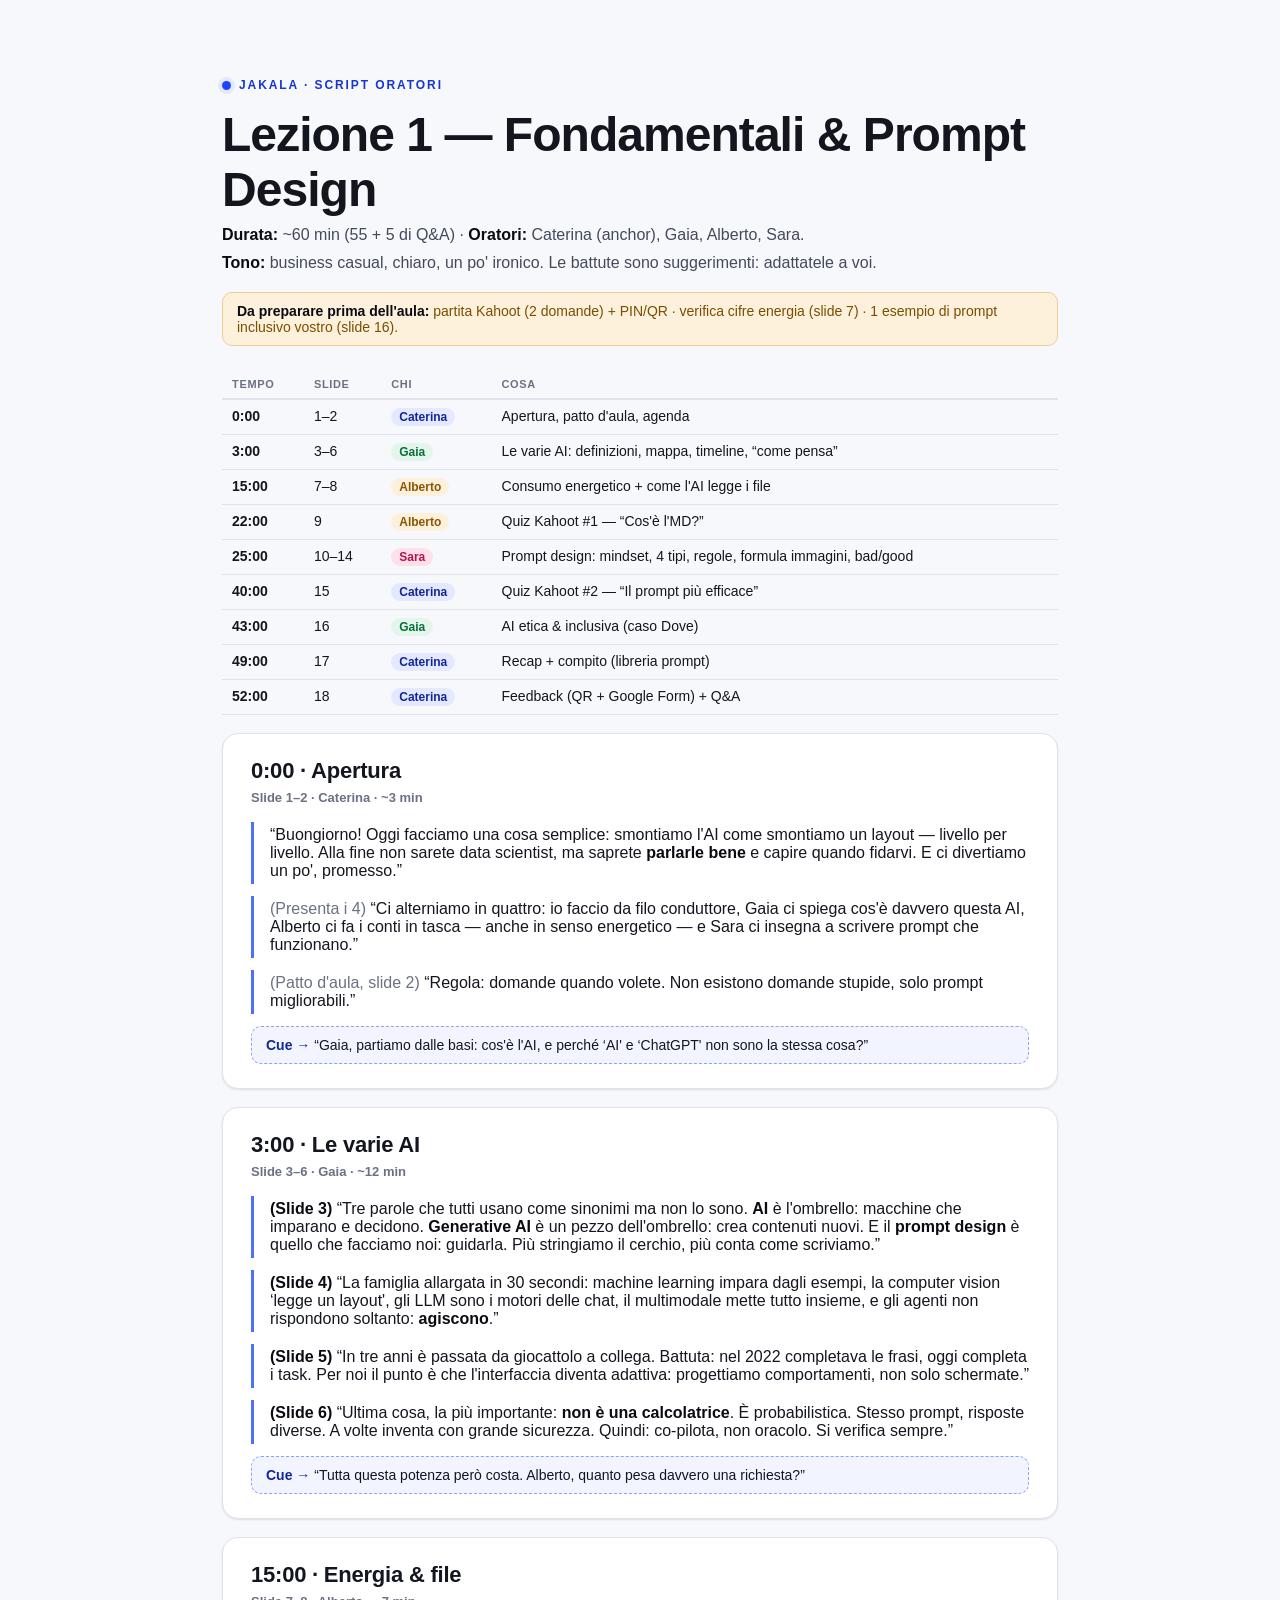
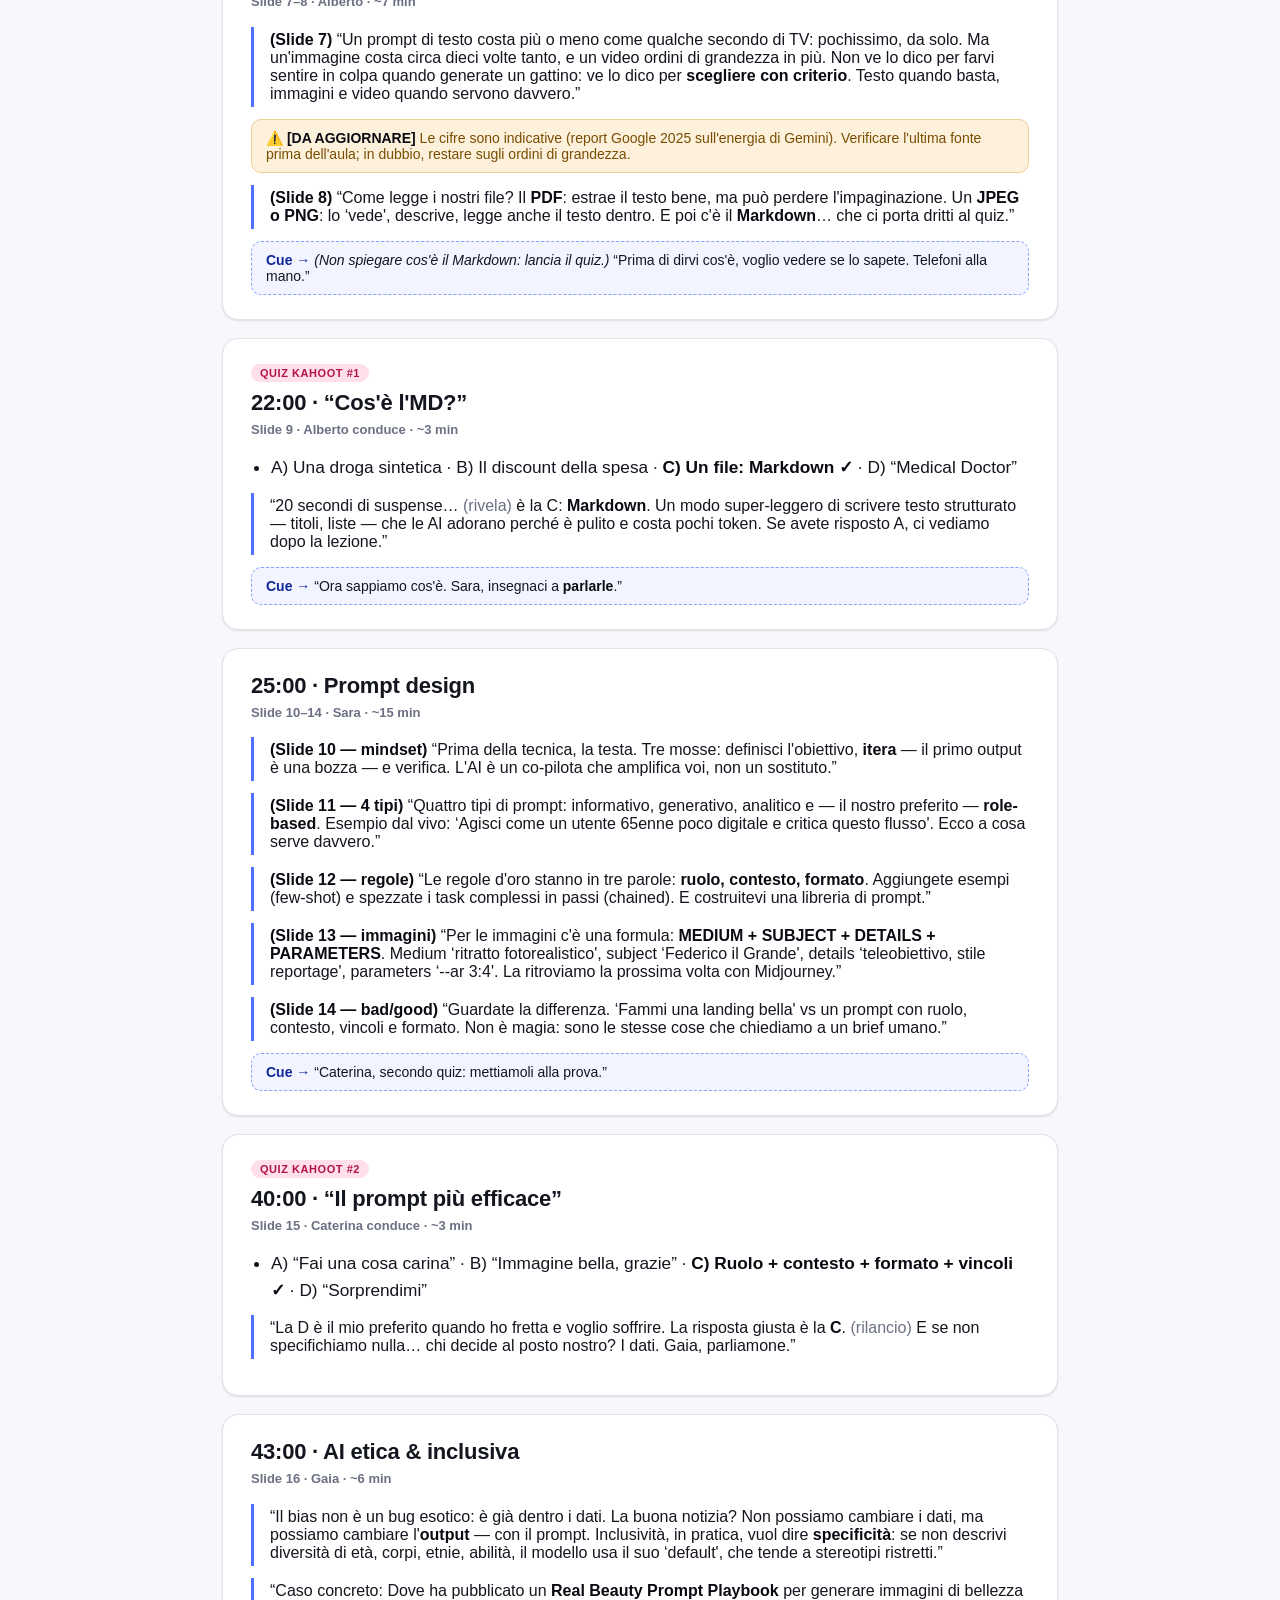
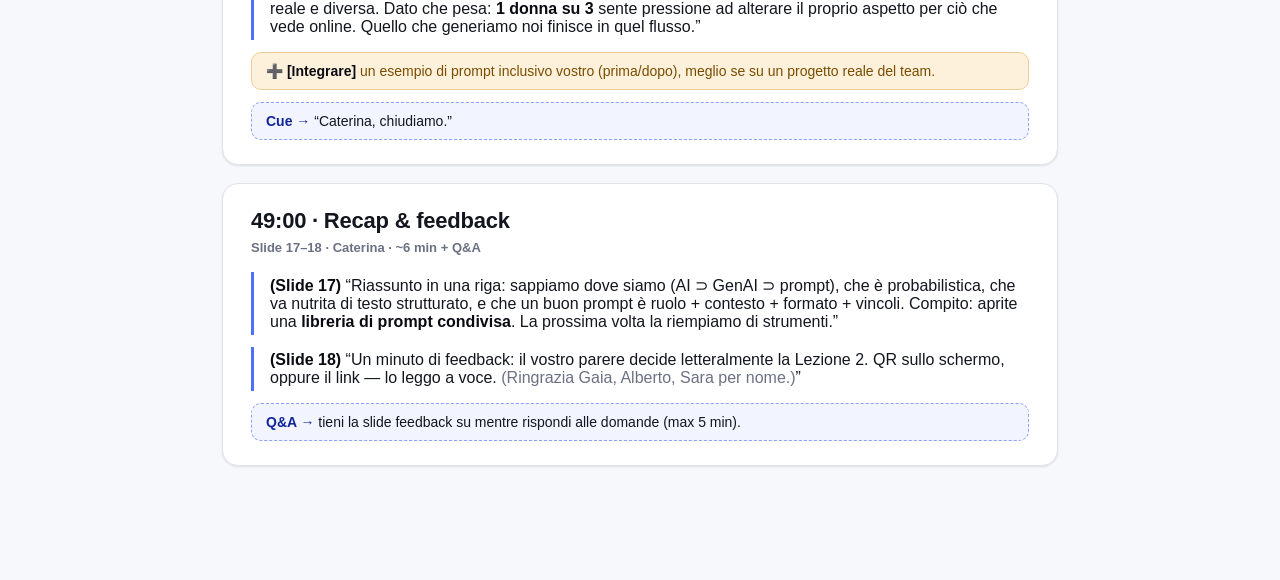
==== lezione-1-fondamenti/script.html @ 89368acc "Corso "AI per Designer" — 2 lezioni (slide reveal-style + script oratori) Deck HTML self-contained, " ====
<!DOCTYPE html>
<html lang="it">
<head>
  <meta charset="UTF-8">
  <meta name="viewport" content="width=device-width, initial-scale=1">
  <title>Script oratori — Lezione 1: Fondamentali &amp; Prompt Design</title>
  <link rel="stylesheet" href="../assets/jakala.css">
  <style>
    body { background: var(--c-ink-050); color: var(--c-ink-800); }
    .doc { max-width: 900px; margin: 0 auto; padding: clamp(24px,5vw,64px) var(--s-6) 96px; }
    .doc h1 { font-size: clamp(30px,5vw,48px); letter-spacing:-.02em; margin:0 0 6px; }
    .doc .meta { color: var(--c-ink-600); font-size:16px; margin:0 0 4px; }
    .kicker { display:inline-flex; align-items:center; gap:8px; font-size:12px; font-weight:800; letter-spacing:.16em; text-transform:uppercase; color:var(--c-blue-600); }
    .kicker::before { content:""; width:9px;height:9px;border-radius:999px;background:var(--c-blue-500);box-shadow:0 0 0 4px var(--c-blue-100); }
    .runsheet { width:100%; border-collapse:collapse; margin:24px 0 8px; font-size:14px; }
    .runsheet th { text-align:left; text-transform:uppercase; letter-spacing:.06em; font-size:11px; color:var(--c-ink-500); border-bottom:2px solid var(--c-ink-200); padding:8px 10px; }
    .runsheet td { padding:8px 10px; border-bottom:1px solid var(--c-ink-200); vertical-align:top; }
    .runsheet .t { font-variant-numeric:tabular-nums; font-weight:800; white-space:nowrap; }
    .who-chip { display:inline-block; font-weight:800; font-size:12px; padding:2px 8px; border-radius:999px; }
    .c-cate { background:#e4e9ff; color:#12269a; } .c-gaia { background:#e4f6ec; color:#0a6e3d; }
    .c-albe { background:#fdf1dc; color:#8a5600; } .c-sara { background:#ffe0ea; color:#b3134d; }
    .block { background:#fff; border:1px solid var(--c-ink-200); border-radius:16px; padding:24px 28px; margin:18px 0; box-shadow:var(--sh-1); }
    .block h2 { font-size:22px; margin:0 0 4px; letter-spacing:-.01em; }
    .block .sub { color:var(--c-ink-500); font-size:13px; margin:0 0 14px; font-weight:700; }
    .say { border-left:3px solid var(--c-blue-400); padding:4px 0 4px 16px; margin:12px 0; color:var(--c-ink-800); }
    .say em { color:var(--c-ink-500); font-style:normal; }
    .cue { background:var(--c-blue-050); border:1px dashed var(--c-blue-300); border-radius:10px; padding:10px 14px; font-size:14px; margin-top:12px; }
    .cue b { color:var(--c-blue-700); }
    .tag { display:inline-block; font-size:11px; font-weight:800; letter-spacing:.05em; text-transform:uppercase; padding:3px 9px; border-radius:999px; background:var(--c-mag-100); color:var(--c-mag-700); margin-bottom:8px; }
    .todo { background:#fdf1dc; border:1px solid #eccf96; border-radius:10px; padding:10px 14px; font-size:14px; color:#7a4d00; }
    ul.tight { margin:8px 0; padding-left:20px; } ul.tight li { margin:4px 0; }
    @media print { body{background:#fff;} .block{box-shadow:none; break-inside:avoid;} .doc{padding:0;} }
  </style>
</head>
<body>
  <main class="doc">
    <p class="kicker">Jakala · Script oratori</p>
    <h1>Lezione 1 — Fondamentali &amp; Prompt Design</h1>
    <p class="meta"><strong>Durata:</strong> ~60 min (55 + 5 di Q&amp;A) · <strong>Oratori:</strong> Caterina (anchor), Gaia, Alberto, Sara.</p>
    <p class="meta"><strong>Tono:</strong> business casual, chiaro, un po' ironico. Le battute sono suggerimenti: adattatele a voi.</p>
    <div class="todo" style="margin-top:16px"><strong>Da preparare prima dell'aula:</strong> partita Kahoot (2 domande) + PIN/QR · verifica cifre energia (slide 7) · 1 esempio di prompt inclusivo vostro (slide 16).</div>

    <table class="runsheet">
      <thead><tr><th>Tempo</th><th>Slide</th><th>Chi</th><th>Cosa</th></tr></thead>
      <tbody>
        <tr><td class="t">0:00</td><td>1–2</td><td><span class="who-chip c-cate">Caterina</span></td><td>Apertura, patto d'aula, agenda</td></tr>
        <tr><td class="t">3:00</td><td>3–6</td><td><span class="who-chip c-gaia">Gaia</span></td><td>Le varie AI: definizioni, mappa, timeline, “come pensa”</td></tr>
        <tr><td class="t">15:00</td><td>7–8</td><td><span class="who-chip c-albe">Alberto</span></td><td>Consumo energetico + come l'AI legge i file</td></tr>
        <tr><td class="t">22:00</td><td>9</td><td><span class="who-chip c-albe">Alberto</span></td><td>Quiz Kahoot #1 — “Cos'è l'MD?”</td></tr>
        <tr><td class="t">25:00</td><td>10–14</td><td><span class="who-chip c-sara">Sara</span></td><td>Prompt design: mindset, 4 tipi, regole, formula immagini, bad/good</td></tr>
        <tr><td class="t">40:00</td><td>15</td><td><span class="who-chip c-cate">Caterina</span></td><td>Quiz Kahoot #2 — “Il prompt più efficace”</td></tr>
        <tr><td class="t">43:00</td><td>16</td><td><span class="who-chip c-gaia">Gaia</span></td><td>AI etica &amp; inclusiva (caso Dove)</td></tr>
        <tr><td class="t">49:00</td><td>17</td><td><span class="who-chip c-cate">Caterina</span></td><td>Recap + compito (libreria prompt)</td></tr>
        <tr><td class="t">52:00</td><td>18</td><td><span class="who-chip c-cate">Caterina</span></td><td>Feedback (QR + Google Form) + Q&amp;A</td></tr>
      </tbody>
    </table>

    <!-- BLOCCO 1 -->
    <div class="block">
      <h2>0:00 · Apertura</h2>
      <p class="sub">Slide 1–2 · Caterina · ~3 min</p>
      <div class="say">“Buongiorno! Oggi facciamo una cosa semplice: smontiamo l'AI come smontiamo un layout — livello per livello. Alla fine non sarete data scientist, ma saprete <strong>parlarle bene</strong> e capire quando fidarvi. E ci divertiamo un po', promesso.”</div>
      <div class="say"><em>(Presenta i 4)</em> “Ci alterniamo in quattro: io faccio da filo conduttore, Gaia ci spiega cos'è davvero questa AI, Alberto ci fa i conti in tasca — anche in senso energetico — e Sara ci insegna a scrivere prompt che funzionano.”</div>
      <div class="say"><em>(Patto d'aula, slide 2)</em> “Regola: domande quando volete. Non esistono domande stupide, solo prompt migliorabili.”</div>
      <div class="cue"><b>Cue →</b> “Gaia, partiamo dalle basi: cos'è l'AI, e perché ‘AI' e ‘ChatGPT' non sono la stessa cosa?”</div>
    </div>

    <!-- BLOCCO 2 -->
    <div class="block">
      <h2>3:00 · Le varie AI</h2>
      <p class="sub">Slide 3–6 · Gaia · ~12 min</p>
      <div class="say"><strong>(Slide 3)</strong> “Tre parole che tutti usano come sinonimi ma non lo sono. <strong>AI</strong> è l'ombrello: macchine che imparano e decidono. <strong>Generative AI</strong> è un pezzo dell'ombrello: crea contenuti nuovi. E il <strong>prompt design</strong> è quello che facciamo noi: guidarla. Più stringiamo il cerchio, più conta come scriviamo.”</div>
      <div class="say"><strong>(Slide 4)</strong> “La famiglia allargata in 30 secondi: machine learning impara dagli esempi, la computer vision ‘legge un layout', gli LLM sono i motori delle chat, il multimodale mette tutto insieme, e gli agenti non rispondono soltanto: <strong>agiscono</strong>.”</div>
      <div class="say"><strong>(Slide 5)</strong> “In tre anni è passata da giocattolo a collega. Battuta: nel 2022 completava le frasi, oggi completa i task. Per noi il punto è che l'interfaccia diventa adattiva: progettiamo comportamenti, non solo schermate.”</div>
      <div class="say"><strong>(Slide 6)</strong> “Ultima cosa, la più importante: <strong>non è una calcolatrice</strong>. È probabilistica. Stesso prompt, risposte diverse. A volte inventa con grande sicurezza. Quindi: co-pilota, non oracolo. Si verifica sempre.”</div>
      <div class="cue"><b>Cue →</b> “Tutta questa potenza però costa. Alberto, quanto pesa davvero una richiesta?”</div>
    </div>

    <!-- BLOCCO 3 -->
    <div class="block">
      <h2>15:00 · Energia &amp; file</h2>
      <p class="sub">Slide 7–8 · Alberto · ~7 min</p>
      <div class="say"><strong>(Slide 7)</strong> “Un prompt di testo costa più o meno come qualche secondo di TV: pochissimo, da solo. Ma un'immagine costa circa dieci volte tanto, e un video ordini di grandezza in più. Non ve lo dico per farvi sentire in colpa quando generate un gattino: ve lo dico per <strong>scegliere con criterio</strong>. Testo quando basta, immagini e video quando servono davvero.”</div>
      <div class="todo">⚠️ <strong>[DA AGGIORNARE]</strong> Le cifre sono indicative (report Google 2025 sull'energia di Gemini). Verificare l'ultima fonte prima dell'aula; in dubbio, restare sugli ordini di grandezza.</div>
      <div class="say"><strong>(Slide 8)</strong> “Come legge i nostri file? Il <strong>PDF</strong>: estrae il testo bene, ma può perdere l'impaginazione. Un <strong>JPEG o PNG</strong>: lo ‘vede', descrive, legge anche il testo dentro. E poi c'è il <strong>Markdown</strong>… che ci porta dritti al quiz.”</div>
      <div class="cue"><b>Cue →</b> <em>(Non spiegare cos'è il Markdown: lancia il quiz.)</em> “Prima di dirvi cos'è, voglio vedere se lo sapete. Telefoni alla mano.”</div>
    </div>

    <!-- QUIZ 1 -->
    <div class="block">
      <span class="tag">Quiz Kahoot #1</span>
      <h2>22:00 · “Cos'è l'MD?”</h2>
      <p class="sub">Slide 9 · Alberto conduce · ~3 min</p>
      <ul class="tight">
        <li>A) Una droga sintetica · B) Il discount della spesa · <strong>C) Un file: Markdown ✓</strong> · D) “Medical Doctor”</li>
      </ul>
      <div class="say">“20 secondi di suspense… <em>(rivela)</em> è la C: <strong>Markdown</strong>. Un modo super-leggero di scrivere testo strutturato — titoli, liste — che le AI adorano perché è pulito e costa pochi token. Se avete risposto A, ci vediamo dopo la lezione.”</div>
      <div class="cue"><b>Cue →</b> “Ora sappiamo cos'è. Sara, insegnaci a <strong>parlarle</strong>.”</div>
    </div>

    <!-- BLOCCO 5 -->
    <div class="block">
      <h2>25:00 · Prompt design</h2>
      <p class="sub">Slide 10–14 · Sara · ~15 min</p>
      <div class="say"><strong>(Slide 10 — mindset)</strong> “Prima della tecnica, la testa. Tre mosse: definisci l'obiettivo, <strong>itera</strong> — il primo output è una bozza — e verifica. L'AI è un co-pilota che amplifica voi, non un sostituto.”</div>
      <div class="say"><strong>(Slide 11 — 4 tipi)</strong> “Quattro tipi di prompt: informativo, generativo, analitico e — il nostro preferito — <strong>role-based</strong>. Esempio dal vivo: ‘Agisci come un utente 65enne poco digitale e critica questo flusso'. Ecco a cosa serve davvero.”</div>
      <div class="say"><strong>(Slide 12 — regole)</strong> “Le regole d'oro stanno in tre parole: <strong>ruolo, contesto, formato</strong>. Aggiungete esempi (few-shot) e spezzate i task complessi in passi (chained). E costruitevi una libreria di prompt.”</div>
      <div class="say"><strong>(Slide 13 — immagini)</strong> “Per le immagini c'è una formula: <strong>MEDIUM + SUBJECT + DETAILS + PARAMETERS</strong>. Medium ‘ritratto fotorealistico', subject ‘Federico il Grande', details ‘teleobiettivo, stile reportage', parameters ‘--ar 3:4'. La ritroviamo la prossima volta con Midjourney.”</div>
      <div class="say"><strong>(Slide 14 — bad/good)</strong> “Guardate la differenza. ‘Fammi una landing bella' vs un prompt con ruolo, contesto, vincoli e formato. Non è magia: sono le stesse cose che chiediamo a un brief umano.”</div>
      <div class="cue"><b>Cue →</b> “Caterina, secondo quiz: mettiamoli alla prova.”</div>
    </div>

    <!-- QUIZ 2 -->
    <div class="block">
      <span class="tag">Quiz Kahoot #2</span>
      <h2>40:00 · “Il prompt più efficace”</h2>
      <p class="sub">Slide 15 · Caterina conduce · ~3 min</p>
      <ul class="tight"><li>A) “Fai una cosa carina” · B) “Immagine bella, grazie” · <strong>C) Ruolo + contesto + formato + vincoli ✓</strong> · D) “Sorprendimi”</li></ul>
      <div class="say">“La D è il mio preferito quando ho fretta e voglio soffrire. La risposta giusta è la <strong>C</strong>. <em>(rilancio)</em> E se non specifichiamo nulla… chi decide al posto nostro? I dati. Gaia, parliamone.”</div>
    </div>

    <!-- BLOCCO 7 -->
    <div class="block">
      <h2>43:00 · AI etica &amp; inclusiva</h2>
      <p class="sub">Slide 16 · Gaia · ~6 min</p>
      <div class="say">“Il bias non è un bug esotico: è già dentro i dati. La buona notizia? Non possiamo cambiare i dati, ma possiamo cambiare l'<strong>output</strong> — con il prompt. Inclusività, in pratica, vuol dire <strong>specificità</strong>: se non descrivi diversità di età, corpi, etnie, abilità, il modello usa il suo ‘default', che tende a stereotipi ristretti.”</div>
      <div class="say">“Caso concreto: Dove ha pubblicato un <strong>Real Beauty Prompt Playbook</strong> per generare immagini di bellezza reale e diversa. Dato che pesa: <strong>1 donna su 3</strong> sente pressione ad alterare il proprio aspetto per ciò che vede online. Quello che generiamo noi finisce in quel flusso.”</div>
      <div class="todo">➕ <strong>[Integrare]</strong> un esempio di prompt inclusivo vostro (prima/dopo), meglio se su un progetto reale del team.</div>
      <div class="cue"><b>Cue →</b> “Caterina, chiudiamo.”</div>
    </div>

    <!-- BLOCCO 8 -->
    <div class="block">
      <h2>49:00 · Recap &amp; feedback</h2>
      <p class="sub">Slide 17–18 · Caterina · ~6 min + Q&amp;A</p>
      <div class="say"><strong>(Slide 17)</strong> “Riassunto in una riga: sappiamo dove siamo (AI ⊃ GenAI ⊃ prompt), che è probabilistica, che va nutrita di testo strutturato, e che un buon prompt è ruolo + contesto + formato + vincoli. Compito: aprite una <strong>libreria di prompt condivisa</strong>. La prossima volta la riempiamo di strumenti.”</div>
      <div class="say"><strong>(Slide 18)</strong> “Un minuto di feedback: il vostro parere decide letteralmente la Lezione 2. QR sullo schermo, oppure il link — lo leggo a voce. <em>(Ringrazia Gaia, Alberto, Sara per nome.)</em>”</div>
      <div class="cue"><b>Q&amp;A →</b> tieni la slide feedback su mentre rispondi alle domande (max 5 min).</div>
    </div>

  </main>
</body>
</html>
---- assets/jakala.css ----
/* ============================================================================
   AI PER DESIGNER — DESIGN SYSTEM DELLE SLIDE (tema JAKALA)
   ----------------------------------------------------------------------------
   Fondo chiaro, quasi-nero editoriale, accento BLU ELETTRICO ("goccia" Jakala)
   + pop MAGENTA per i momenti "gioco/quiz". Scala 4pt, radius 4/8/16.
   Conforme WCAG 2.2 AA (contrasti verificati, reduced-motion, focus-visible).

   >>> PER ALLINEARE 1:1 AI TOKEN FIGMA (JAKAALA.fig) <<<
   1. Figma Desktop → apri JAKAALA.fig
   2. Plugins → Development → "Figma UI MCP Bridge" → Run
   3. Dimmi "rileggi Figma": estraggo color/type/spacing reali
   4. Sostituisco SOLO il blocco :root qui sotto, 1:1. Nient'altro cambia.
   ========================================================================== */

:root {
  /* --- BRAND / PRIMARY (blu elettrico "goccia") ------------------------ */
  --c-blue-900: #071039;
  --c-blue-800: #0b1a63;
  --c-blue-700: #12269a;
  --c-blue-600: #1636cf;   /* eyebrow / testo su bianco (8.5:1) */
  --c-blue-500: #1b45ff;   /* primary — testo large & UI (6.3:1) */
  --c-blue-400: #4f70ff;
  --c-blue-300: #8aa1ff;   /* testo su navy */
  --c-blue-200: #c1cdff;
  --c-blue-100: #e4e9ff;
  --c-blue-050: #f2f5ff;

  /* --- SECONDARY / POP (magenta = SOLO large ≥24px o UI/grafica) ------- */
  --c-mag-700: #b3134d;   /* testo magenta scuro su mag-100 */
  --c-mag-500: #ff2e73;   /* accento grafico / numeri large */
  --c-mag-100: #ffe0ea;

  /* --- NEUTRI (freddi, quasi-neri editoriali) -------------------------- */
  --c-ink-900: #0a0b12;
  --c-ink-800: #14161f;   /* body (18:1) */
  --c-ink-700: #262a37;
  --c-ink-600: #444a5c;   /* lead / secondario (8.8:1) */
  --c-ink-500: #6b7183;   /* micro / footer — minimo AA testo (4.9:1) */
  --c-ink-400: #969cae;   /* SOLO bordi/decor, mai testo informativo */
  --c-ink-300: #c3c8d4;
  --c-ink-200: #e0e3ea;
  --c-ink-100: #eef0f4;
  --c-ink-050: #f7f8fb;
  --c-white:   #ffffff;

  /* --- SEMANTICI ------------------------------------------------------- */
  --c-green:  #0f9d58;  --c-green-bg: #e4f6ec;  --c-green-tx: #0a6e3d;
  --c-amber:  #b06f00;  --c-amber-bg: #fdf1dc;
  --c-red:    #d1352b;  --c-red-bg:   #fbe7e5;
  --c-violet: #6b46e5;  --c-violet-bg:#ece7fd;

  /* --- TIPOGRAFIA -----------------------------------------------------
     Font brand Jakala swappabile: cambia solo --font-sans. Stack di sistema
     scelto per resa offline in aula (nessuna dipendenza da CDN). */
  --font-sans: "Inter", "Helvetica Neue", -apple-system, BlinkMacSystemFont, "Segoe UI", Arial, sans-serif;
  --font-mono: "SFMono-Regular", "JetBrains Mono", Menlo, Consolas, monospace;

  --fs-display: clamp(40px, 5.6vw, 78px);
  --fs-h1:      clamp(30px, 4.0vw, 55px);
  --fs-h2:      clamp(24px, 2.8vw, 38px);
  --fs-h3:      clamp(19px, 1.9vw, 26px);
  --fs-body:    clamp(15px, 1.35vw, 20px);
  --fs-small:   clamp(13px, 1.05vw, 16px);
  --fs-micro:   clamp(11px, 0.85vw, 13px);

  /* --- SPAZIATURE (scala 4pt) ------------------------------------------ */
  --s-1: 4px;  --s-2: 8px;  --s-3: 12px; --s-4: 16px;
  --s-5: 24px; --s-6: 32px; --s-7: 48px; --s-8: 64px; --s-9: 88px;

  /* --- FORMA ----------------------------------------------------------- */
  --r-sm: 4px; --r-md: 8px; --r-lg: 16px; --r-pill: 999px;
  --bd: 1px solid var(--c-ink-200);

  --sh-1: 0 1px 2px rgba(10,11,18,.06), 0 1px 3px rgba(10,11,18,.05);
  --sh-2: 0 4px 10px rgba(10,11,18,.07), 0 2px 4px rgba(10,11,18,.05);
  --sh-3: 0 18px 40px rgba(10,11,18,.14);
}

/* ============================================================================
   BASE
   ========================================================================== */
* { box-sizing: border-box; }
html, body { margin: 0; padding: 0; }

body {
  font-family: var(--font-sans);
  color: var(--c-ink-800);
  background: var(--c-ink-100);
  -webkit-font-smoothing: antialiased;
  text-rendering: optimizeLegibility;
}

/* a11y: testo solo per screen reader */
.sr-only {
  position: absolute; width: 1px; height: 1px; padding: 0; margin: -1px;
  overflow: hidden; clip: rect(0,0,0,0); white-space: nowrap; border: 0;
}

/* a11y: focus visibile su qualsiasi elemento interattivo (ring 6.3:1) */
:focus-visible { outline: 3px solid var(--c-blue-500); outline-offset: 2px; border-radius: 2px; }
[tabindex="-1"]:focus { outline: none; } /* focus programmatico su titolo slide: nessun ring */

/* ============================================================================
   DECK & SLIDE — formato 16:9
   ========================================================================== */
.deck { display: block; }

.slide {
  position: relative;
  width: min(100vw, calc((100vh - 64px) * 16 / 9));
  aspect-ratio: 16 / 9;
  margin: 0 auto;
  background: var(--c-white);
  overflow: hidden;
  display: none;               /* le slide non attive escono dall'albero a11y */
  flex-direction: column;
  padding: var(--s-8) var(--s-9) var(--s-7);
  box-shadow: var(--sh-3);
}
.slide.is-active { display: flex; }

/* barra brand in alto (goccia → magenta) */
.slide::before {
  content: "";
  position: absolute; inset: 0 0 auto 0; height: 6px;
  background: linear-gradient(90deg, var(--c-blue-500) 0%, var(--c-blue-400) 55%, var(--c-mag-500) 100%);
  z-index: 3;
}

/* --- varianti di sfondo --- */
.slide--dark  { background: var(--c-ink-900); color: var(--c-ink-100); }
.slide--tint  { background: var(--c-blue-050); }
.slide--cover {
  background:
    radial-gradient(120% 90% at 82% 18%, rgba(27,69,255,.55) 0%, rgba(27,69,255,0) 55%),
    radial-gradient(90% 80% at 12% 92%, rgba(255,46,115,.35) 0%, rgba(255,46,115,0) 50%),
    linear-gradient(150deg, #060a1f 0%, #0b1440 60%, #12269a 100%);
  color: var(--c-white); justify-content: center;
}
.slide--divider {
  background: linear-gradient(150deg, var(--c-ink-900) 0%, var(--c-blue-900) 100%);
  color: var(--c-white); justify-content: center;
}

/* ============================================================================
   TIPOGRAFIA DI SLIDE
   ========================================================================== */
.eyebrow {
  font-size: var(--fs-micro);
  letter-spacing: .16em;
  text-transform: uppercase;
  font-weight: 800;
  color: var(--c-blue-600);
  margin: 0 0 var(--s-3);
  display: inline-flex; align-items: center; gap: 8px;
}
.eyebrow::before {                      /* la "goccia" blu */
  content: ""; width: 9px; height: 9px; border-radius: 999px;
  background: var(--c-blue-500); flex: none;
  box-shadow: 0 0 0 4px var(--c-blue-100);
}
.slide--dark .eyebrow, .slide--cover .eyebrow, .slide--divider .eyebrow { color: var(--c-blue-300); }
.slide--dark .eyebrow::before, .slide--cover .eyebrow::before, .slide--divider .eyebrow::before {
  background: var(--c-blue-400); box-shadow: 0 0 0 4px rgba(79,112,255,.25);
}

h1.display { font-size: var(--fs-display); line-height: 1.0; letter-spacing: -.03em; font-weight: 800; margin: 0 0 var(--s-4); }
h2.title   { font-size: var(--fs-h1); line-height: 1.06; letter-spacing: -.02em; font-weight: 800; margin: 0 0 var(--s-5); }
h3.sub     { font-size: var(--fs-h3); line-height: 1.28; font-weight: 700; margin: 0 0 var(--s-3); color: var(--c-ink-700); }
.slide--dark h3.sub, .slide--cover h3.sub, .slide--divider h3.sub { color: var(--c-blue-200); }

p, li { font-size: var(--fs-body); line-height: 1.55; }
.lead { font-size: var(--fs-h3); line-height: 1.4; color: var(--c-ink-600); max-width: 64ch; }
.slide--cover .lead, .slide--divider .lead, .slide--dark .lead { color: var(--c-blue-200); }
.small { font-size: var(--fs-small); color: var(--c-ink-600); }
.micro { font-size: var(--fs-micro); color: var(--c-ink-500); }
strong { font-weight: 700; color: var(--c-ink-900); }
.slide--dark strong, .slide--cover strong, .slide--divider strong { color: var(--c-white); }
em.hl { font-style: normal; background: linear-gradient(transparent 60%, var(--c-blue-200) 60%); padding: 0 2px; }
em.hl-m { font-style: normal; background: linear-gradient(transparent 60%, var(--c-mag-100) 60%); padding: 0 2px; }

.body { flex: 1; min-height: 0; display: flex; flex-direction: column; gap: var(--s-5); }

/* ============================================================================
   LAYOUT UTILITY
   ========================================================================== */
.cols      { display: grid; gap: var(--s-5); }
.cols-2    { grid-template-columns: 1fr 1fr; }
.cols-3    { grid-template-columns: repeat(3, 1fr); }
.cols-4    { grid-template-columns: repeat(4, 1fr); }
.cols-2-1  { grid-template-columns: 2fr 1fr; }
.cols-1-2  { grid-template-columns: 1fr 2fr; }
.stack     { display: flex; flex-direction: column; gap: var(--s-3); }
.row       { display: flex; gap: var(--s-4); align-items: center; flex-wrap: wrap; }
.center    { justify-content: center; align-items: center; text-align: center; }
.mt-auto   { margin-top: auto; }
.gap-6     { gap: var(--s-6); }

/* ============================================================================
   COMPONENTI
   ========================================================================== */
.card {
  background: var(--c-white);
  border: var(--bd);
  border-radius: var(--r-lg);
  padding: var(--s-5);
  box-shadow: var(--sh-1);
  display: flex; flex-direction: column; gap: var(--s-2);
}
.card--tint { background: var(--c-blue-050); border-color: var(--c-blue-200); }
.card--mag  { background: var(--c-mag-100); border-color: #ffc2d6; }
.card--flat { box-shadow: none; }
.card--dark { background: var(--c-ink-800); border-color: var(--c-ink-700); color: var(--c-ink-100); }
.card__k { font-size: var(--fs-micro); font-weight: 800; letter-spacing: .1em; text-transform: uppercase; color: var(--c-blue-600); }
.card__t { font-size: var(--fs-h3); font-weight: 800; line-height: 1.15; margin: 0; letter-spacing: -.01em; }
.card__d { font-size: var(--fs-small); color: var(--c-ink-600); margin: 0; line-height: 1.5; }
.card--dark .card__d { color: var(--c-ink-300); }
.card__icon { font-size: 32px; line-height: 1; }

.badge {
  display: inline-flex; align-items: center; gap: 6px;
  font-size: var(--fs-micro); font-weight: 800; letter-spacing: .04em;
  padding: 4px 10px; border-radius: var(--r-pill);
  background: var(--c-blue-100); color: var(--c-blue-700);
}
.badge--ok   { background: var(--c-green-bg); color: var(--c-green-tx); }
.badge--warn { background: var(--c-amber-bg); color: var(--c-amber); }
.badge--no   { background: var(--c-red-bg);   color: var(--c-red); }
.badge--mag  { background: var(--c-mag-100);  color: var(--c-mag-700); }
.badge--alt  { background: var(--c-violet-bg); color: var(--c-violet); }

.stat { display: flex; flex-direction: column; gap: var(--s-1); }
.stat__n { font-size: clamp(42px, 6.6vw, 96px); font-weight: 800; letter-spacing: -.04em; line-height: .9; color: var(--c-blue-600); }
.stat--mag .stat__n { color: var(--c-mag-500); }   /* magenta OK: numero large */
.slide--dark .stat__n, .slide--cover .stat__n { color: var(--c-blue-300); }
.stat__u { font-size: var(--fs-h3); font-weight: 700; color: var(--c-ink-700); }
.slide--dark .stat__u, .slide--cover .stat__u { color: var(--c-blue-200); }
.stat__d { font-size: var(--fs-small); color: var(--c-ink-500); }

table.tbl { width: 100%; border-collapse: collapse; font-size: var(--fs-small); }
table.tbl th {
  text-align: left; font-size: var(--fs-micro); text-transform: uppercase;
  letter-spacing: .08em; color: var(--c-ink-500); font-weight: 800;
  padding: var(--s-2) var(--s-3); border-bottom: 2px solid var(--c-ink-200);
}
table.tbl td { padding: var(--s-3); border-bottom: 1px solid var(--c-ink-100); vertical-align: top; }
table.tbl tr:last-child td { border-bottom: none; }
table.tbl tbody tr:nth-child(even) { background: var(--c-ink-050); }
table.tbl .num { font-variant-numeric: tabular-nums; }

ul.ticks { list-style: none; padding: 0; margin: 0; display: flex; flex-direction: column; gap: var(--s-3); }
ul.ticks li { position: relative; padding-left: 30px; }
ul.ticks li::before {
  content: ""; position: absolute; left: 0; top: .5em;
  width: 11px; height: 11px; border-radius: 999px; background: var(--c-blue-500);
}
ul.ticks.no li::before { background: var(--c-red); border-radius: 3px; }
ul.ticks.ok li::before { background: var(--c-green); }
.slide--dark ul.ticks li::before { background: var(--c-blue-400); }

.steps { display: grid; grid-auto-flow: column; gap: var(--s-4); }
.step { border-top: 3px solid var(--c-blue-400); padding-top: var(--s-3); }
.step__n { font-size: var(--fs-micro); font-weight: 800; color: var(--c-blue-600); letter-spacing: .1em; }
.step__t { font-size: var(--fs-small); font-weight: 800; margin: 4px 0 2px; }
.step__d { font-size: var(--fs-micro); color: var(--c-ink-600); line-height: 1.45; }

/* --- Blocchi prompt / codice --- */
.code {
  font-family: var(--font-mono); font-size: var(--fs-small); line-height: 1.6;
  background: var(--c-ink-900); color: #d7e3ec;
  border-radius: var(--r-md); padding: var(--s-4); white-space: pre-wrap;
  overflow: auto;
}
.code .c-key { color: var(--c-blue-300); font-weight: 700; }
.code .c-dim { color: var(--c-ink-400); }
.prompt-bad, .prompt-good {
  border-radius: var(--r-md); padding: var(--s-4); font-size: var(--fs-small); line-height: 1.5;
  border-left: 4px solid;
}
.prompt-bad  { background: var(--c-red-bg);   border-color: var(--c-red); }
.prompt-good { background: var(--c-green-bg); border-color: var(--c-green); }
.prompt-bad b, .prompt-good b { display:block; font-size: var(--fs-micro); text-transform: uppercase; letter-spacing:.08em; margin-bottom: 6px; }
.prompt-bad b  { color: var(--c-red); }
.prompt-good b { color: var(--c-green-tx); }

/* --- Quiz / QR --- */
.quiz { display: grid; grid-template-columns: 1fr 340px; gap: var(--s-7); align-items: center; flex: 1; }
.quiz--full { grid-template-columns: 1fr; }
.quiz__opts { display: grid; grid-template-columns: 1fr 1fr; gap: var(--s-3); }
.quiz__opt {
  display: flex; gap: var(--s-3); align-items: center;
  background: var(--c-white); border: 2px solid var(--c-ink-200);
  border-radius: var(--r-md); padding: var(--s-3) var(--s-4);
  font-size: var(--fs-body); font-weight: 600; color: var(--c-ink-800);
}
.quiz__opt b {
  flex: none; width: 32px; height: 32px; border-radius: var(--r-sm);
  background: var(--c-blue-100); color: var(--c-blue-700);
  display: grid; place-items: center; font-size: var(--fs-small);
}
.quiz__tag { margin-left: auto; font-size: var(--fs-micro); font-weight: 800; letter-spacing: .04em; white-space: nowrap; }
/* color-not-only: la risposta corretta ha bordo verde + testo "✓ Corretto" (non solo colore) */
.quiz__opt--right { border-color: var(--c-green); background: var(--c-green-bg); }
.quiz__opt--right b { background: var(--c-green); color: #fff; }
.quiz__opt--right .quiz__tag { color: var(--c-green-tx); }

.qr {
  background: var(--c-white); border: var(--bd); border-radius: var(--r-lg);
  padding: var(--s-4); text-align: center; box-shadow: var(--sh-2);
}
.qr img, .qr svg { width: 100%; height: auto; display: block; }
.qr__c { font-size: var(--fs-micro); color: var(--c-ink-500); margin-top: var(--s-2); }
.linkbtn {
  display: inline-block; margin-top: var(--s-3);
  font-size: var(--fs-small); font-weight: 800; color: var(--c-blue-600);
  text-decoration: underline; text-underline-offset: 3px; word-break: break-all;
}
.slide--dark .linkbtn, .slide--cover .linkbtn { color: var(--c-blue-200); }

/* --- Note di regia (toggle con N) --- */
.notes {
  display: none;
  position: absolute; left: 0; right: 0; bottom: 0;
  background: var(--c-ink-900); color: var(--c-ink-200);
  padding: var(--s-4) var(--s-9);
  font-size: 13px; line-height: 1.5;
  border-top: 3px solid var(--c-blue-400);
  max-height: 44%; overflow: auto; z-index: 4;
}
body.show-notes .slide.is-active .notes { display: block; }
.notes b { color: var(--c-blue-300); }
.notes .n-sec { margin-bottom: 6px; }

/* --- Footer slide --- */
.foot {
  position: absolute; left: var(--s-9); right: var(--s-9); bottom: var(--s-5);
  display: flex; justify-content: space-between; align-items: center; gap: var(--s-3);
  font-size: var(--fs-micro); color: var(--c-ink-500);   /* AA: 4.9:1, era ink-400 (FAIL) */
  border-top: 1px solid var(--c-ink-200); padding-top: var(--s-3);
}
.foot .who { color: var(--c-blue-600); font-weight: 800; }
.slide--dark .foot, .slide--cover .foot, .slide--divider .foot { color: var(--c-blue-200); border-color: rgba(255,255,255,.18); }
.slide--dark .foot .who, .slide--cover .foot .who, .slide--divider .foot .who { color: #fff; }

/* --- Chrome del deck --- */
.deck-bar {
  position: fixed; bottom: 0; left: 0; right: 0; height: 52px;
  background: var(--c-white); border-top: var(--bd);
  display: flex; align-items: center; gap: var(--s-4);
  padding: 0 var(--s-5); font-size: 13px; color: var(--c-ink-600); z-index: 50;
}
.deck-bar strong { color: var(--c-ink-900); }
.deck-bar button {
  font: inherit; font-weight: 700; cursor: pointer;
  background: var(--c-ink-100); border: var(--bd); color: var(--c-ink-700);
  border-radius: var(--r-sm); padding: 6px 12px;
}
.deck-bar button:hover { background: var(--c-blue-100); border-color: var(--c-blue-300); color: var(--c-blue-700); }
.deck-bar .spacer { flex: 1; }
.deck-bar .legend { color: var(--c-ink-500); font-size: 12px; }
.deck-bar .count { font-variant-numeric: tabular-nums; font-weight: 800; color: var(--c-ink-900); }
.deck-bar a { color: var(--c-ink-600); text-decoration: none; font-weight: 700; }
.deck-bar a:hover { color: var(--c-blue-600); }
.progress { position: fixed; top: 0; left: 0; height: 3px; background: var(--c-blue-500); z-index: 60; transition: width .2s ease; }

.deck-stage { min-height: 100vh; display: grid; place-items: center; padding-bottom: 52px; }

kbd {
  font-family: var(--font-mono); font-size: 11px; background: var(--c-ink-100);
  border: 1px solid var(--c-ink-300); border-bottom-width: 2px;
  border-radius: 3px; padding: 1px 5px; color: var(--c-ink-700);
}

/* ============================================================================
   REDUCED MOTION — rispetta prefers-reduced-motion (a11y)
   ========================================================================== */
@media (prefers-reduced-motion: reduce) {
  *, *::before, *::after { animation: none !important; transition: none !important; }
  .slide, .slide * { transform: none !important; }
}

/* ============================================================================
   STAMPA / EXPORT PDF  →  Cmd+P, "Salva come PDF", orizzontale, no margini
   Tutte le slide visibili, in ordine DOM = ordine di lettura.
   ========================================================================== */
@media print {
  @page { size: 297mm 167mm; margin: 0; }
  body { background: #fff; }
  .deck-bar, .progress { display: none !important; }
  .deck-stage { display: block; padding: 0; }
  .slide {
    display: flex !important;
    width: 297mm; height: 167mm; aspect-ratio: auto;
    box-shadow: none; page-break-after: always; break-after: page;
    padding: 14mm 18mm 12mm;
  }
  .notes { display: none !important; }
}
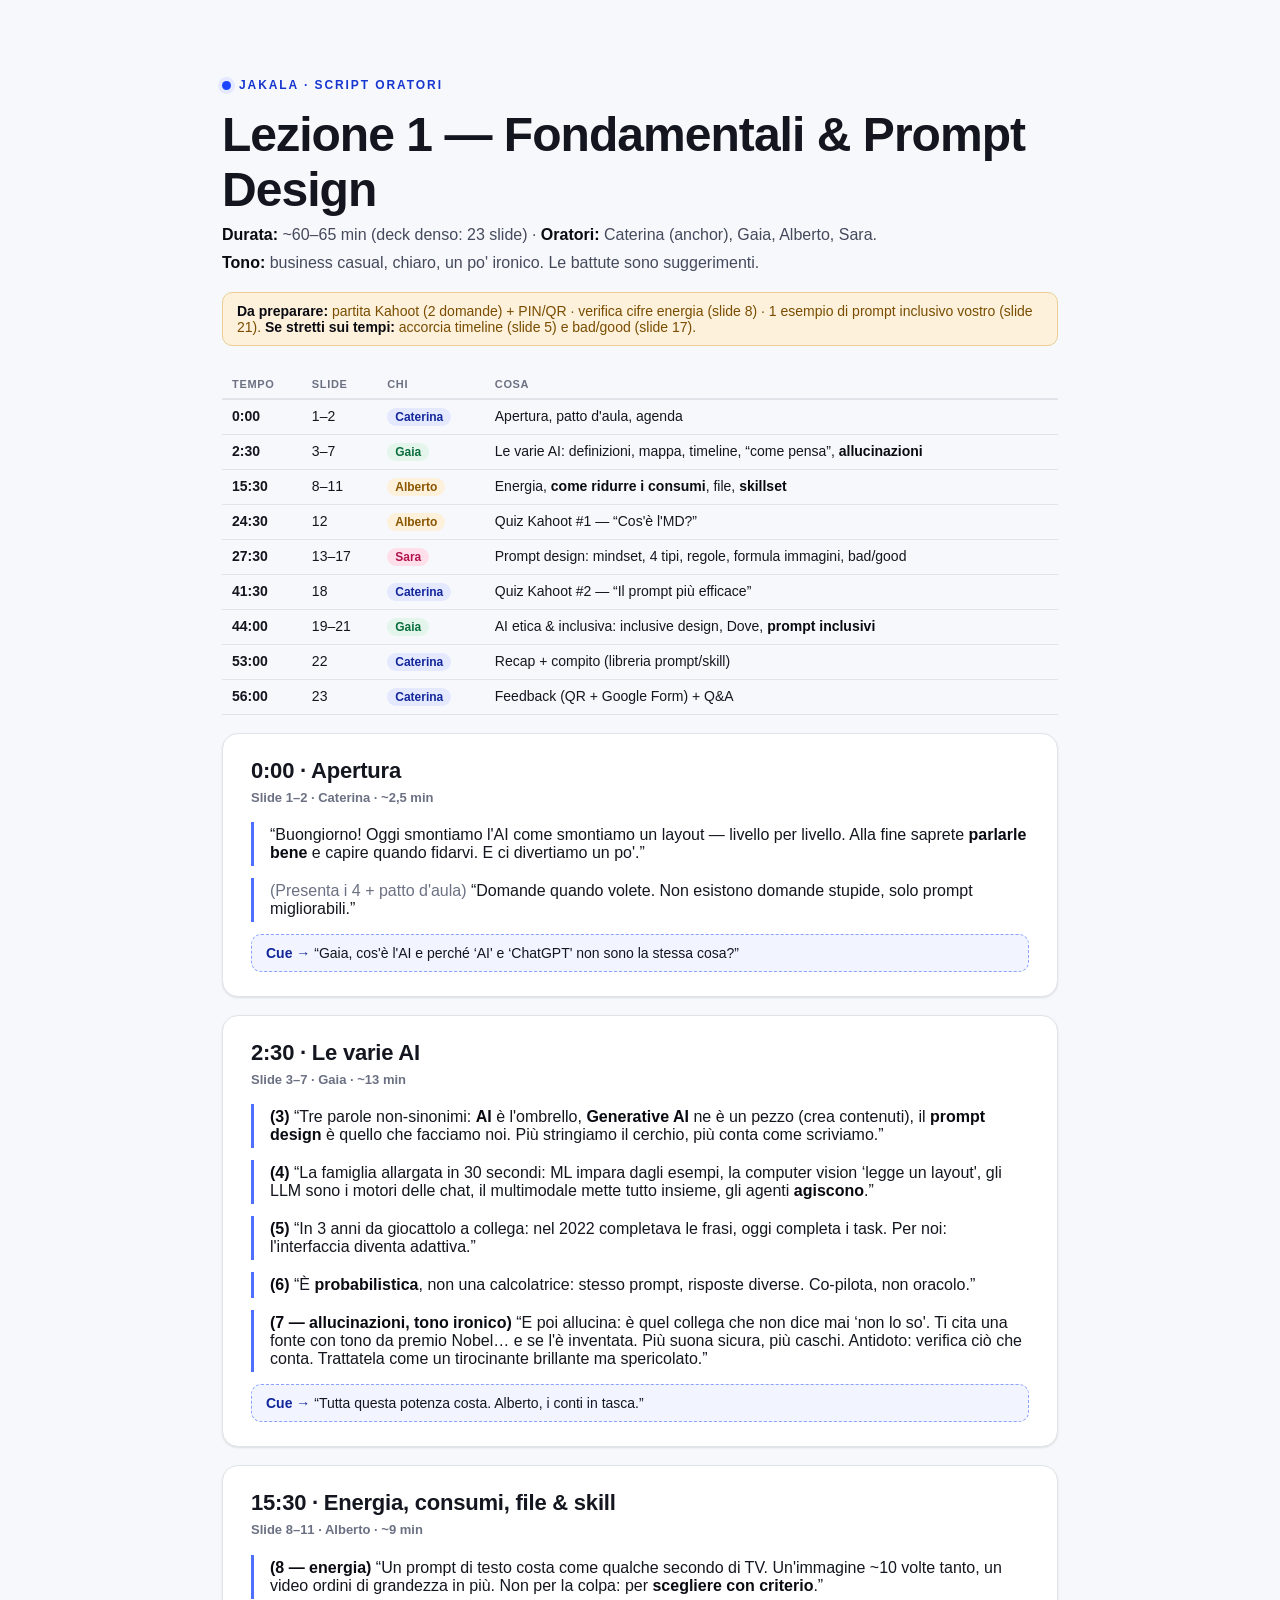
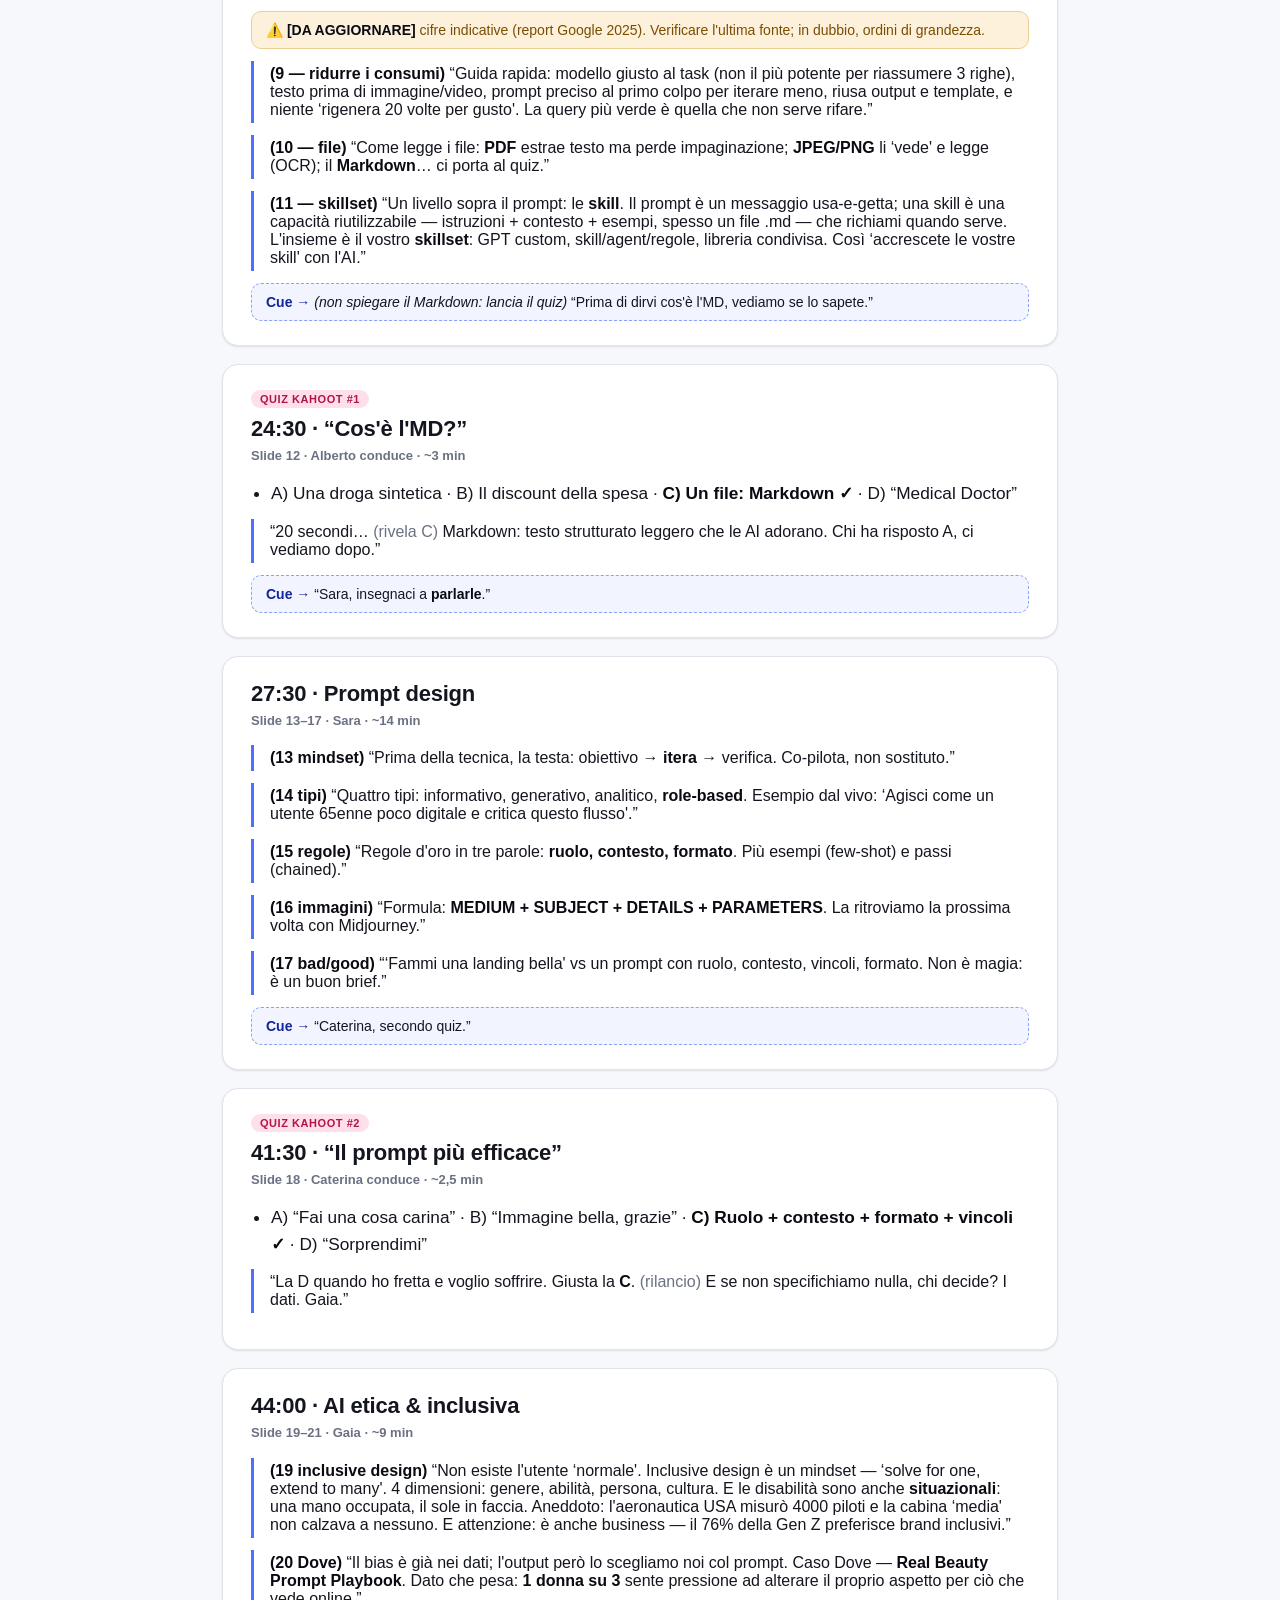
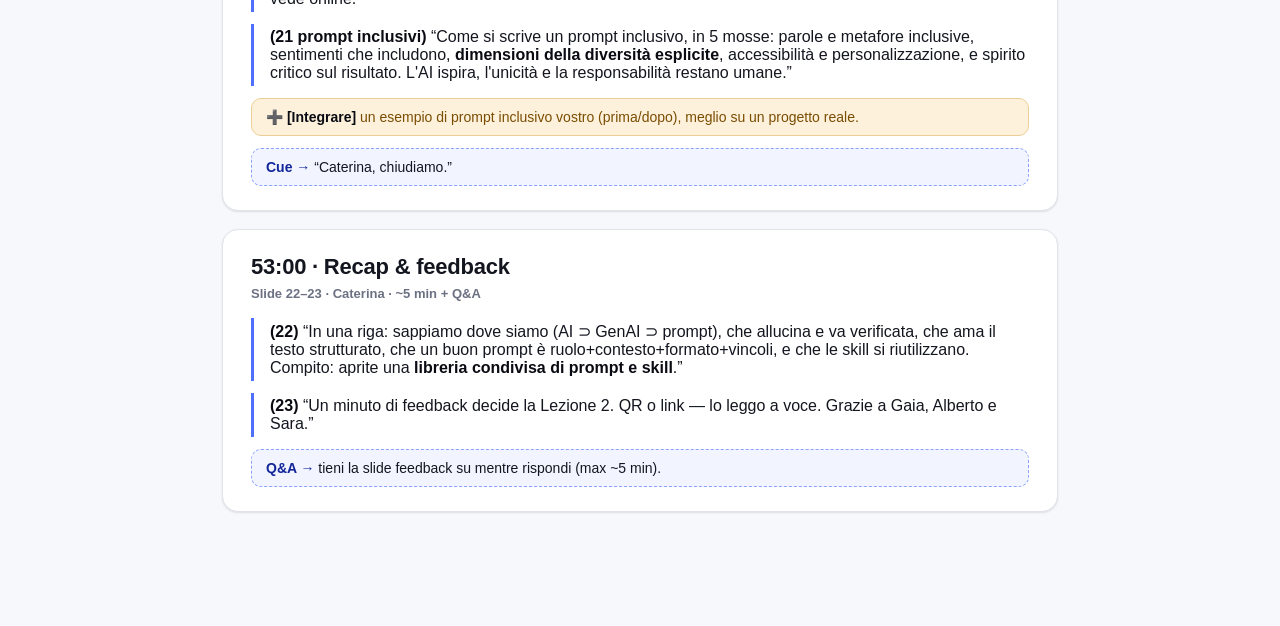
==== commit 32d497a8: "L1: aggiunte slide allucinazioni (ironica), guida riduzione consumi, skillset, inclusive design + pr" ====
--- a/lezione-1-fondamenti/script.html
+++ b/lezione-1-fondamenti/script.html
@@ -36,106 +36,99 @@
   <main class="doc">
     <p class="kicker">Jakala · Script oratori</p>
     <h1>Lezione 1 — Fondamentali &amp; Prompt Design</h1>
-    <p class="meta"><strong>Durata:</strong> ~60 min (55 + 5 di Q&amp;A) · <strong>Oratori:</strong> Caterina (anchor), Gaia, Alberto, Sara.</p>
-    <p class="meta"><strong>Tono:</strong> business casual, chiaro, un po' ironico. Le battute sono suggerimenti: adattatele a voi.</p>
-    <div class="todo" style="margin-top:16px"><strong>Da preparare prima dell'aula:</strong> partita Kahoot (2 domande) + PIN/QR · verifica cifre energia (slide 7) · 1 esempio di prompt inclusivo vostro (slide 16).</div>
+    <p class="meta"><strong>Durata:</strong> ~60–65 min (deck denso: 23 slide) · <strong>Oratori:</strong> Caterina (anchor), Gaia, Alberto, Sara.</p>
+    <p class="meta"><strong>Tono:</strong> business casual, chiaro, un po' ironico. Le battute sono suggerimenti.</p>
+    <div class="todo" style="margin-top:16px"><strong>Da preparare:</strong> partita Kahoot (2 domande) + PIN/QR · verifica cifre energia (slide 8) · 1 esempio di prompt inclusivo vostro (slide 21). <strong>Se stretti sui tempi:</strong> accorcia timeline (slide 5) e bad/good (slide 17).</div>
 
     <table class="runsheet">
       <thead><tr><th>Tempo</th><th>Slide</th><th>Chi</th><th>Cosa</th></tr></thead>
       <tbody>
         <tr><td class="t">0:00</td><td>1–2</td><td><span class="who-chip c-cate">Caterina</span></td><td>Apertura, patto d'aula, agenda</td></tr>
-        <tr><td class="t">3:00</td><td>3–6</td><td><span class="who-chip c-gaia">Gaia</span></td><td>Le varie AI: definizioni, mappa, timeline, “come pensa”</td></tr>
-        <tr><td class="t">15:00</td><td>7–8</td><td><span class="who-chip c-albe">Alberto</span></td><td>Consumo energetico + come l'AI legge i file</td></tr>
-        <tr><td class="t">22:00</td><td>9</td><td><span class="who-chip c-albe">Alberto</span></td><td>Quiz Kahoot #1 — “Cos'è l'MD?”</td></tr>
-        <tr><td class="t">25:00</td><td>10–14</td><td><span class="who-chip c-sara">Sara</span></td><td>Prompt design: mindset, 4 tipi, regole, formula immagini, bad/good</td></tr>
-        <tr><td class="t">40:00</td><td>15</td><td><span class="who-chip c-cate">Caterina</span></td><td>Quiz Kahoot #2 — “Il prompt più efficace”</td></tr>
-        <tr><td class="t">43:00</td><td>16</td><td><span class="who-chip c-gaia">Gaia</span></td><td>AI etica &amp; inclusiva (caso Dove)</td></tr>
-        <tr><td class="t">49:00</td><td>17</td><td><span class="who-chip c-cate">Caterina</span></td><td>Recap + compito (libreria prompt)</td></tr>
-        <tr><td class="t">52:00</td><td>18</td><td><span class="who-chip c-cate">Caterina</span></td><td>Feedback (QR + Google Form) + Q&amp;A</td></tr>
+        <tr><td class="t">2:30</td><td>3–7</td><td><span class="who-chip c-gaia">Gaia</span></td><td>Le varie AI: definizioni, mappa, timeline, “come pensa”, <strong>allucinazioni</strong></td></tr>
+        <tr><td class="t">15:30</td><td>8–11</td><td><span class="who-chip c-albe">Alberto</span></td><td>Energia, <strong>come ridurre i consumi</strong>, file, <strong>skillset</strong></td></tr>
+        <tr><td class="t">24:30</td><td>12</td><td><span class="who-chip c-albe">Alberto</span></td><td>Quiz Kahoot #1 — “Cos'è l'MD?”</td></tr>
+        <tr><td class="t">27:30</td><td>13–17</td><td><span class="who-chip c-sara">Sara</span></td><td>Prompt design: mindset, 4 tipi, regole, formula immagini, bad/good</td></tr>
+        <tr><td class="t">41:30</td><td>18</td><td><span class="who-chip c-cate">Caterina</span></td><td>Quiz Kahoot #2 — “Il prompt più efficace”</td></tr>
+        <tr><td class="t">44:00</td><td>19–21</td><td><span class="who-chip c-gaia">Gaia</span></td><td>AI etica &amp; inclusiva: inclusive design, Dove, <strong>prompt inclusivi</strong></td></tr>
+        <tr><td class="t">53:00</td><td>22</td><td><span class="who-chip c-cate">Caterina</span></td><td>Recap + compito (libreria prompt/skill)</td></tr>
+        <tr><td class="t">56:00</td><td>23</td><td><span class="who-chip c-cate">Caterina</span></td><td>Feedback (QR + Google Form) + Q&amp;A</td></tr>
       </tbody>
     </table>
 
-    <!-- BLOCCO 1 -->
     <div class="block">
       <h2>0:00 · Apertura</h2>
-      <p class="sub">Slide 1–2 · Caterina · ~3 min</p>
-      <div class="say">“Buongiorno! Oggi facciamo una cosa semplice: smontiamo l'AI come smontiamo un layout — livello per livello. Alla fine non sarete data scientist, ma saprete <strong>parlarle bene</strong> e capire quando fidarvi. E ci divertiamo un po', promesso.”</div>
-      <div class="say"><em>(Presenta i 4)</em> “Ci alterniamo in quattro: io faccio da filo conduttore, Gaia ci spiega cos'è davvero questa AI, Alberto ci fa i conti in tasca — anche in senso energetico — e Sara ci insegna a scrivere prompt che funzionano.”</div>
-      <div class="say"><em>(Patto d'aula, slide 2)</em> “Regola: domande quando volete. Non esistono domande stupide, solo prompt migliorabili.”</div>
-      <div class="cue"><b>Cue →</b> “Gaia, partiamo dalle basi: cos'è l'AI, e perché ‘AI' e ‘ChatGPT' non sono la stessa cosa?”</div>
+      <p class="sub">Slide 1–2 · Caterina · ~2,5 min</p>
+      <div class="say">“Buongiorno! Oggi smontiamo l'AI come smontiamo un layout — livello per livello. Alla fine saprete <strong>parlarle bene</strong> e capire quando fidarvi. E ci divertiamo un po'.”</div>
+      <div class="say"><em>(Presenta i 4 + patto d'aula)</em> “Domande quando volete. Non esistono domande stupide, solo prompt migliorabili.”</div>
+      <div class="cue"><b>Cue →</b> “Gaia, cos'è l'AI e perché ‘AI' e ‘ChatGPT' non sono la stessa cosa?”</div>
     </div>
 
-    <!-- BLOCCO 2 -->
     <div class="block">
-      <h2>3:00 · Le varie AI</h2>
-      <p class="sub">Slide 3–6 · Gaia · ~12 min</p>
-      <div class="say"><strong>(Slide 3)</strong> “Tre parole che tutti usano come sinonimi ma non lo sono. <strong>AI</strong> è l'ombrello: macchine che imparano e decidono. <strong>Generative AI</strong> è un pezzo dell'ombrello: crea contenuti nuovi. E il <strong>prompt design</strong> è quello che facciamo noi: guidarla. Più stringiamo il cerchio, più conta come scriviamo.”</div>
-      <div class="say"><strong>(Slide 4)</strong> “La famiglia allargata in 30 secondi: machine learning impara dagli esempi, la computer vision ‘legge un layout', gli LLM sono i motori delle chat, il multimodale mette tutto insieme, e gli agenti non rispondono soltanto: <strong>agiscono</strong>.”</div>
-      <div class="say"><strong>(Slide 5)</strong> “In tre anni è passata da giocattolo a collega. Battuta: nel 2022 completava le frasi, oggi completa i task. Per noi il punto è che l'interfaccia diventa adattiva: progettiamo comportamenti, non solo schermate.”</div>
-      <div class="say"><strong>(Slide 6)</strong> “Ultima cosa, la più importante: <strong>non è una calcolatrice</strong>. È probabilistica. Stesso prompt, risposte diverse. A volte inventa con grande sicurezza. Quindi: co-pilota, non oracolo. Si verifica sempre.”</div>
-      <div class="cue"><b>Cue →</b> “Tutta questa potenza però costa. Alberto, quanto pesa davvero una richiesta?”</div>
+      <h2>2:30 · Le varie AI</h2>
+      <p class="sub">Slide 3–7 · Gaia · ~13 min</p>
+      <div class="say"><strong>(3)</strong> “Tre parole non-sinonimi: <strong>AI</strong> è l'ombrello, <strong>Generative AI</strong> ne è un pezzo (crea contenuti), il <strong>prompt design</strong> è quello che facciamo noi. Più stringiamo il cerchio, più conta come scriviamo.”</div>
+      <div class="say"><strong>(4)</strong> “La famiglia allargata in 30 secondi: ML impara dagli esempi, la computer vision ‘legge un layout', gli LLM sono i motori delle chat, il multimodale mette tutto insieme, gli agenti <strong>agiscono</strong>.”</div>
+      <div class="say"><strong>(5)</strong> “In 3 anni da giocattolo a collega: nel 2022 completava le frasi, oggi completa i task. Per noi: l'interfaccia diventa adattiva.”</div>
+      <div class="say"><strong>(6)</strong> “È <strong>probabilistica</strong>, non una calcolatrice: stesso prompt, risposte diverse. Co-pilota, non oracolo.”</div>
+      <div class="say"><strong>(7 — allucinazioni, tono ironico)</strong> “E poi allucina: è quel collega che non dice mai ‘non lo so'. Ti cita una fonte con tono da premio Nobel… e se l'è inventata. Più suona sicura, più caschi. Antidoto: verifica ciò che conta. Trattatela come un tirocinante brillante ma spericolato.”</div>
+      <div class="cue"><b>Cue →</b> “Tutta questa potenza costa. Alberto, i conti in tasca.”</div>
     </div>
 
-    <!-- BLOCCO 3 -->
     <div class="block">
-      <h2>15:00 · Energia &amp; file</h2>
-      <p class="sub">Slide 7–8 · Alberto · ~7 min</p>
-      <div class="say"><strong>(Slide 7)</strong> “Un prompt di testo costa più o meno come qualche secondo di TV: pochissimo, da solo. Ma un'immagine costa circa dieci volte tanto, e un video ordini di grandezza in più. Non ve lo dico per farvi sentire in colpa quando generate un gattino: ve lo dico per <strong>scegliere con criterio</strong>. Testo quando basta, immagini e video quando servono davvero.”</div>
-      <div class="todo">⚠️ <strong>[DA AGGIORNARE]</strong> Le cifre sono indicative (report Google 2025 sull'energia di Gemini). Verificare l'ultima fonte prima dell'aula; in dubbio, restare sugli ordini di grandezza.</div>
-      <div class="say"><strong>(Slide 8)</strong> “Come legge i nostri file? Il <strong>PDF</strong>: estrae il testo bene, ma può perdere l'impaginazione. Un <strong>JPEG o PNG</strong>: lo ‘vede', descrive, legge anche il testo dentro. E poi c'è il <strong>Markdown</strong>… che ci porta dritti al quiz.”</div>
-      <div class="cue"><b>Cue →</b> <em>(Non spiegare cos'è il Markdown: lancia il quiz.)</em> “Prima di dirvi cos'è, voglio vedere se lo sapete. Telefoni alla mano.”</div>
+      <h2>15:30 · Energia, consumi, file &amp; skill</h2>
+      <p class="sub">Slide 8–11 · Alberto · ~9 min</p>
+      <div class="say"><strong>(8 — energia)</strong> “Un prompt di testo costa come qualche secondo di TV. Un'immagine ~10 volte tanto, un video ordini di grandezza in più. Non per la colpa: per <strong>scegliere con criterio</strong>.”</div>
+      <div class="todo">⚠️ <strong>[DA AGGIORNARE]</strong> cifre indicative (report Google 2025). Verificare l'ultima fonte; in dubbio, ordini di grandezza.</div>
+      <div class="say"><strong>(9 — ridurre i consumi)</strong> “Guida rapida: modello giusto al task (non il più potente per riassumere 3 righe), testo prima di immagine/video, prompt preciso al primo colpo per iterare meno, riusa output e template, e niente ‘rigenera 20 volte per gusto'. La query più verde è quella che non serve rifare.”</div>
+      <div class="say"><strong>(10 — file)</strong> “Come legge i file: <strong>PDF</strong> estrae testo ma perde impaginazione; <strong>JPEG/PNG</strong> li ‘vede' e legge (OCR); il <strong>Markdown</strong>… ci porta al quiz.”</div>
+      <div class="say"><strong>(11 — skillset)</strong> “Un livello sopra il prompt: le <strong>skill</strong>. Il prompt è un messaggio usa-e-getta; una skill è una capacità riutilizzabile — istruzioni + contesto + esempi, spesso un file .md — che richiami quando serve. L'insieme è il vostro <strong>skillset</strong>: GPT custom, skill/agent/regole, libreria condivisa. Così ‘accrescete le vostre skill' con l'AI.”</div>
+      <div class="cue"><b>Cue →</b> <em>(non spiegare il Markdown: lancia il quiz)</em> “Prima di dirvi cos'è l'MD, vediamo se lo sapete.”</div>
     </div>
 
-    <!-- QUIZ 1 -->
     <div class="block">
       <span class="tag">Quiz Kahoot #1</span>
-      <h2>22:00 · “Cos'è l'MD?”</h2>
-      <p class="sub">Slide 9 · Alberto conduce · ~3 min</p>
-      <ul class="tight">
-        <li>A) Una droga sintetica · B) Il discount della spesa · <strong>C) Un file: Markdown ✓</strong> · D) “Medical Doctor”</li>
-      </ul>
-      <div class="say">“20 secondi di suspense… <em>(rivela)</em> è la C: <strong>Markdown</strong>. Un modo super-leggero di scrivere testo strutturato — titoli, liste — che le AI adorano perché è pulito e costa pochi token. Se avete risposto A, ci vediamo dopo la lezione.”</div>
-      <div class="cue"><b>Cue →</b> “Ora sappiamo cos'è. Sara, insegnaci a <strong>parlarle</strong>.”</div>
+      <h2>24:30 · “Cos'è l'MD?”</h2>
+      <p class="sub">Slide 12 · Alberto conduce · ~3 min</p>
+      <ul class="tight"><li>A) Una droga sintetica · B) Il discount della spesa · <strong>C) Un file: Markdown ✓</strong> · D) “Medical Doctor”</li></ul>
+      <div class="say">“20 secondi… <em>(rivela C)</em> Markdown: testo strutturato leggero che le AI adorano. Chi ha risposto A, ci vediamo dopo.”</div>
+      <div class="cue"><b>Cue →</b> “Sara, insegnaci a <strong>parlarle</strong>.”</div>
     </div>
 
-    <!-- BLOCCO 5 -->
     <div class="block">
-      <h2>25:00 · Prompt design</h2>
-      <p class="sub">Slide 10–14 · Sara · ~15 min</p>
-      <div class="say"><strong>(Slide 10 — mindset)</strong> “Prima della tecnica, la testa. Tre mosse: definisci l'obiettivo, <strong>itera</strong> — il primo output è una bozza — e verifica. L'AI è un co-pilota che amplifica voi, non un sostituto.”</div>
-      <div class="say"><strong>(Slide 11 — 4 tipi)</strong> “Quattro tipi di prompt: informativo, generativo, analitico e — il nostro preferito — <strong>role-based</strong>. Esempio dal vivo: ‘Agisci come un utente 65enne poco digitale e critica questo flusso'. Ecco a cosa serve davvero.”</div>
-      <div class="say"><strong>(Slide 12 — regole)</strong> “Le regole d'oro stanno in tre parole: <strong>ruolo, contesto, formato</strong>. Aggiungete esempi (few-shot) e spezzate i task complessi in passi (chained). E costruitevi una libreria di prompt.”</div>
-      <div class="say"><strong>(Slide 13 — immagini)</strong> “Per le immagini c'è una formula: <strong>MEDIUM + SUBJECT + DETAILS + PARAMETERS</strong>. Medium ‘ritratto fotorealistico', subject ‘Federico il Grande', details ‘teleobiettivo, stile reportage', parameters ‘--ar 3:4'. La ritroviamo la prossima volta con Midjourney.”</div>
-      <div class="say"><strong>(Slide 14 — bad/good)</strong> “Guardate la differenza. ‘Fammi una landing bella' vs un prompt con ruolo, contesto, vincoli e formato. Non è magia: sono le stesse cose che chiediamo a un brief umano.”</div>
-      <div class="cue"><b>Cue →</b> “Caterina, secondo quiz: mettiamoli alla prova.”</div>
+      <h2>27:30 · Prompt design</h2>
+      <p class="sub">Slide 13–17 · Sara · ~14 min</p>
+      <div class="say"><strong>(13 mindset)</strong> “Prima della tecnica, la testa: obiettivo → <strong>itera</strong> → verifica. Co-pilota, non sostituto.”</div>
+      <div class="say"><strong>(14 tipi)</strong> “Quattro tipi: informativo, generativo, analitico, <strong>role-based</strong>. Esempio dal vivo: ‘Agisci come un utente 65enne poco digitale e critica questo flusso'.”</div>
+      <div class="say"><strong>(15 regole)</strong> “Regole d'oro in tre parole: <strong>ruolo, contesto, formato</strong>. Più esempi (few-shot) e passi (chained).”</div>
+      <div class="say"><strong>(16 immagini)</strong> “Formula: <strong>MEDIUM + SUBJECT + DETAILS + PARAMETERS</strong>. La ritroviamo la prossima volta con Midjourney.”</div>
+      <div class="say"><strong>(17 bad/good)</strong> “‘Fammi una landing bella' vs un prompt con ruolo, contesto, vincoli, formato. Non è magia: è un buon brief.”</div>
+      <div class="cue"><b>Cue →</b> “Caterina, secondo quiz.”</div>
     </div>
 
-    <!-- QUIZ 2 -->
     <div class="block">
       <span class="tag">Quiz Kahoot #2</span>
-      <h2>40:00 · “Il prompt più efficace”</h2>
-      <p class="sub">Slide 15 · Caterina conduce · ~3 min</p>
+      <h2>41:30 · “Il prompt più efficace”</h2>
+      <p class="sub">Slide 18 · Caterina conduce · ~2,5 min</p>
       <ul class="tight"><li>A) “Fai una cosa carina” · B) “Immagine bella, grazie” · <strong>C) Ruolo + contesto + formato + vincoli ✓</strong> · D) “Sorprendimi”</li></ul>
-      <div class="say">“La D è il mio preferito quando ho fretta e voglio soffrire. La risposta giusta è la <strong>C</strong>. <em>(rilancio)</em> E se non specifichiamo nulla… chi decide al posto nostro? I dati. Gaia, parliamone.”</div>
+      <div class="say">“La D quando ho fretta e voglio soffrire. Giusta la <strong>C</strong>. <em>(rilancio)</em> E se non specifichiamo nulla, chi decide? I dati. Gaia.”</div>
     </div>
 
-    <!-- BLOCCO 7 -->
     <div class="block">
-      <h2>43:00 · AI etica &amp; inclusiva</h2>
-      <p class="sub">Slide 16 · Gaia · ~6 min</p>
-      <div class="say">“Il bias non è un bug esotico: è già dentro i dati. La buona notizia? Non possiamo cambiare i dati, ma possiamo cambiare l'<strong>output</strong> — con il prompt. Inclusività, in pratica, vuol dire <strong>specificità</strong>: se non descrivi diversità di età, corpi, etnie, abilità, il modello usa il suo ‘default', che tende a stereotipi ristretti.”</div>
-      <div class="say">“Caso concreto: Dove ha pubblicato un <strong>Real Beauty Prompt Playbook</strong> per generare immagini di bellezza reale e diversa. Dato che pesa: <strong>1 donna su 3</strong> sente pressione ad alterare il proprio aspetto per ciò che vede online. Quello che generiamo noi finisce in quel flusso.”</div>
-      <div class="todo">➕ <strong>[Integrare]</strong> un esempio di prompt inclusivo vostro (prima/dopo), meglio se su un progetto reale del team.</div>
+      <h2>44:00 · AI etica &amp; inclusiva</h2>
+      <p class="sub">Slide 19–21 · Gaia · ~9 min</p>
+      <div class="say"><strong>(19 inclusive design)</strong> “Non esiste l'utente ‘normale'. Inclusive design è un mindset — ‘solve for one, extend to many'. 4 dimensioni: genere, abilità, persona, cultura. E le disabilità sono anche <strong>situazionali</strong>: una mano occupata, il sole in faccia. Aneddoto: l'aeronautica USA misurò 4000 piloti e la cabina ‘media' non calzava a nessuno. E attenzione: è anche business — il 76% della Gen Z preferisce brand inclusivi.”</div>
+      <div class="say"><strong>(20 Dove)</strong> “Il bias è già nei dati; l'output però lo scegliamo noi col prompt. Caso Dove — <strong>Real Beauty Prompt Playbook</strong>. Dato che pesa: <strong>1 donna su 3</strong> sente pressione ad alterare il proprio aspetto per ciò che vede online.”</div>
+      <div class="say"><strong>(21 prompt inclusivi)</strong> “Come si scrive un prompt inclusivo, in 5 mosse: parole e metafore inclusive, sentimenti che includono, <strong>dimensioni della diversità esplicite</strong>, accessibilità e personalizzazione, e spirito critico sul risultato. L'AI ispira, l'unicità e la responsabilità restano umane.”</div>
+      <div class="todo">➕ <strong>[Integrare]</strong> un esempio di prompt inclusivo vostro (prima/dopo), meglio su un progetto reale.</div>
       <div class="cue"><b>Cue →</b> “Caterina, chiudiamo.”</div>
     </div>
 
-    <!-- BLOCCO 8 -->
     <div class="block">
-      <h2>49:00 · Recap &amp; feedback</h2>
-      <p class="sub">Slide 17–18 · Caterina · ~6 min + Q&amp;A</p>
-      <div class="say"><strong>(Slide 17)</strong> “Riassunto in una riga: sappiamo dove siamo (AI ⊃ GenAI ⊃ prompt), che è probabilistica, che va nutrita di testo strutturato, e che un buon prompt è ruolo + contesto + formato + vincoli. Compito: aprite una <strong>libreria di prompt condivisa</strong>. La prossima volta la riempiamo di strumenti.”</div>
-      <div class="say"><strong>(Slide 18)</strong> “Un minuto di feedback: il vostro parere decide letteralmente la Lezione 2. QR sullo schermo, oppure il link — lo leggo a voce. <em>(Ringrazia Gaia, Alberto, Sara per nome.)</em>”</div>
-      <div class="cue"><b>Q&amp;A →</b> tieni la slide feedback su mentre rispondi alle domande (max 5 min).</div>
+      <h2>53:00 · Recap &amp; feedback</h2>
+      <p class="sub">Slide 22–23 · Caterina · ~5 min + Q&amp;A</p>
+      <div class="say"><strong>(22)</strong> “In una riga: sappiamo dove siamo (AI ⊃ GenAI ⊃ prompt), che allucina e va verificata, che ama il testo strutturato, che un buon prompt è ruolo+contesto+formato+vincoli, e che le skill si riutilizzano. Compito: aprite una <strong>libreria condivisa di prompt e skill</strong>.”</div>
+      <div class="say"><strong>(23)</strong> “Un minuto di feedback decide la Lezione 2. QR o link — lo leggo a voce. Grazie a Gaia, Alberto e Sara.”</div>
+      <div class="cue"><b>Q&amp;A →</b> tieni la slide feedback su mentre rispondi (max ~5 min).</div>
     </div>
 
   </main>
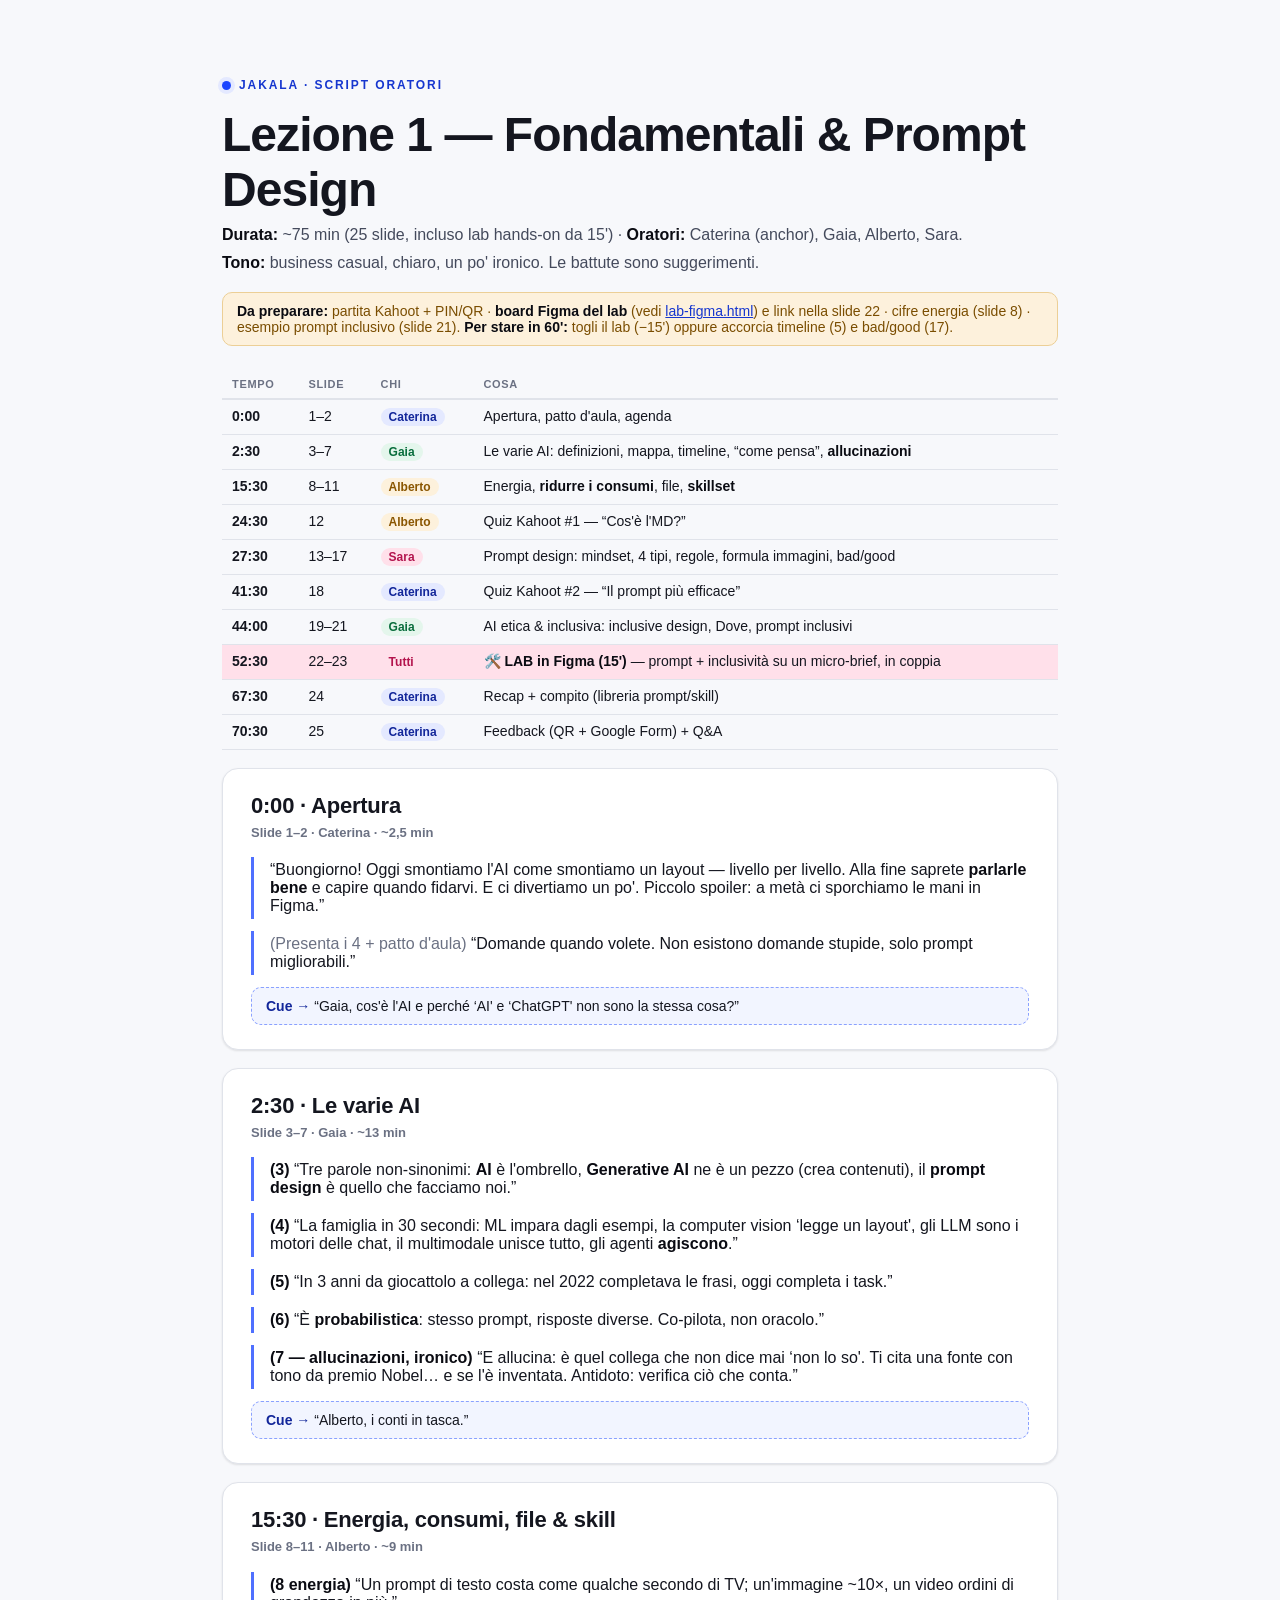
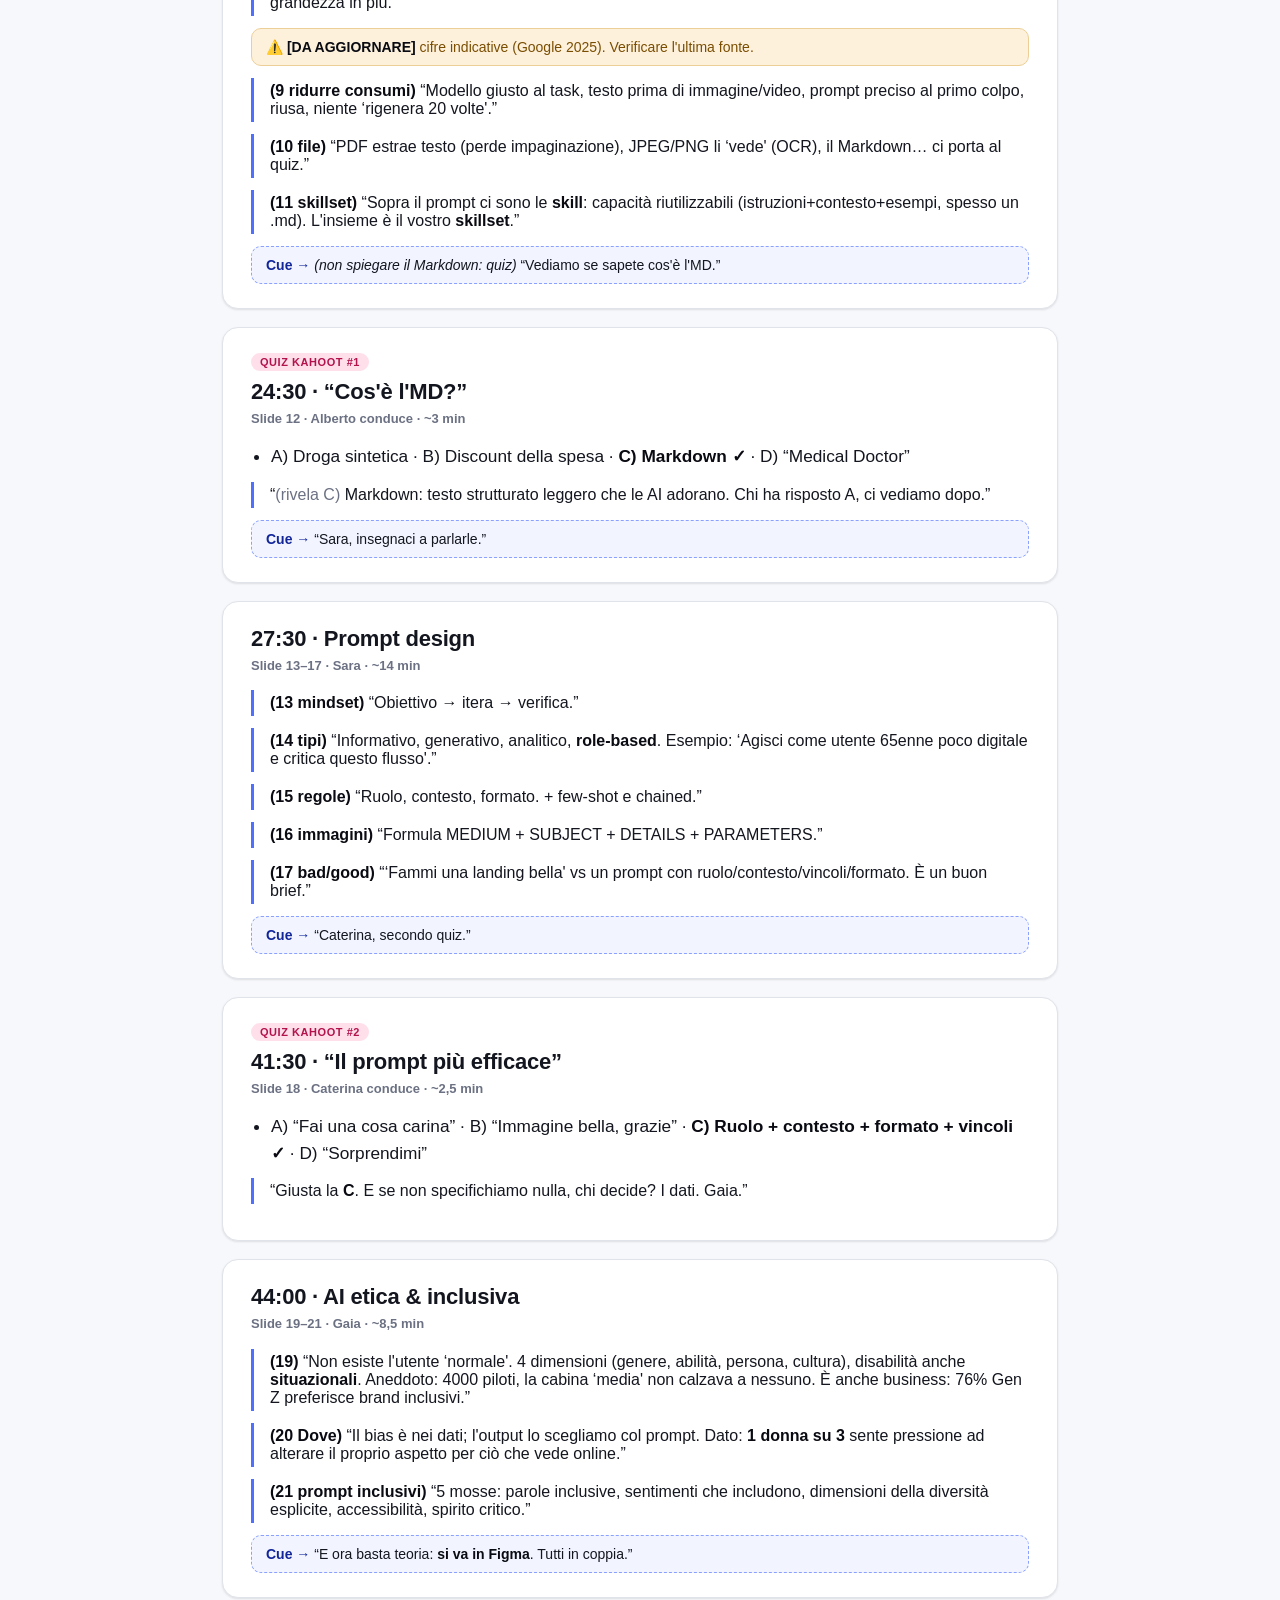
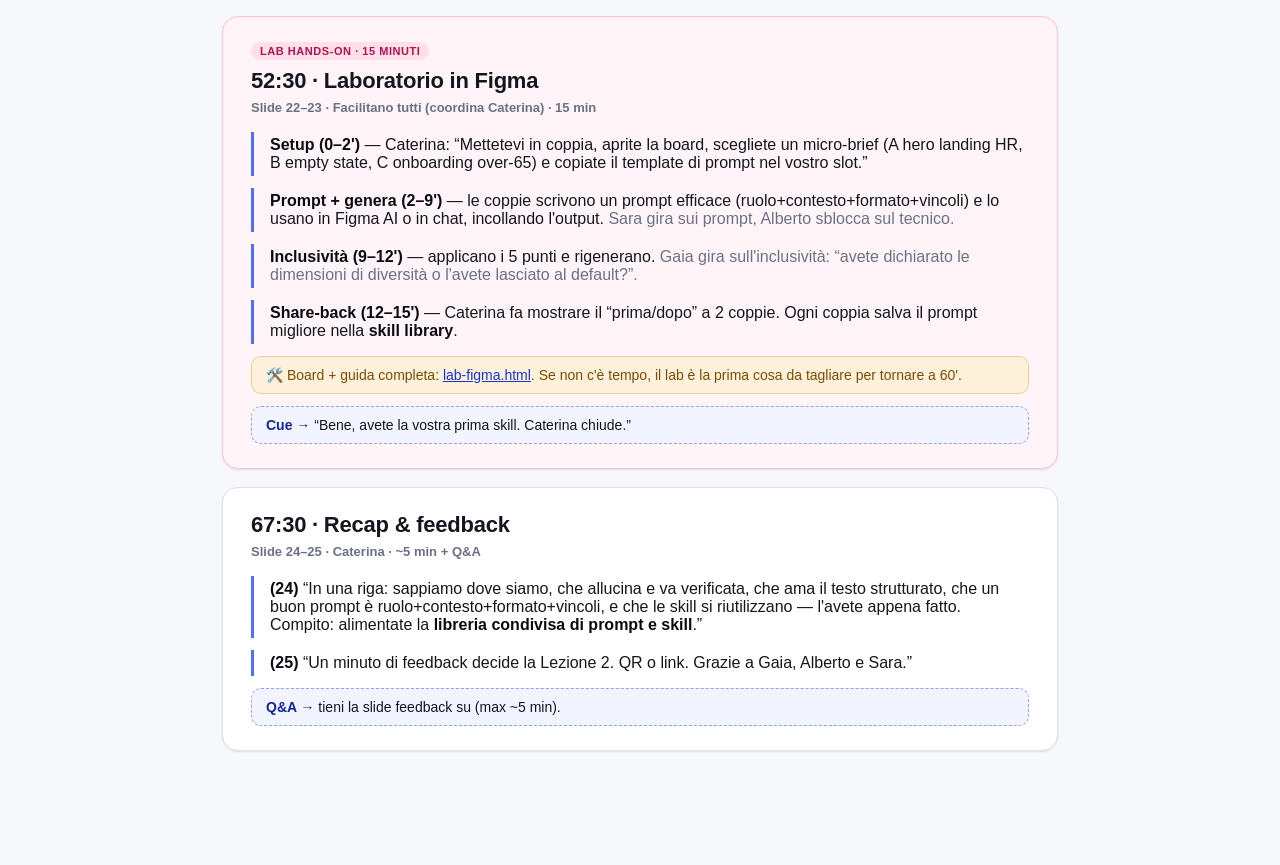
==== commit a33094fc: "L1: aggiunto lab hands-on in Figma da 15' (2 slide + handout facilitatore/schema board) L1 ora 25 sl" ====
--- a/lezione-1-fondamenti/script.html
+++ b/lezione-1-fondamenti/script.html
@@ -16,10 +16,13 @@
     .runsheet th { text-align:left; text-transform:uppercase; letter-spacing:.06em; font-size:11px; color:var(--c-ink-500); border-bottom:2px solid var(--c-ink-200); padding:8px 10px; }
     .runsheet td { padding:8px 10px; border-bottom:1px solid var(--c-ink-200); vertical-align:top; }
     .runsheet .t { font-variant-numeric:tabular-nums; font-weight:800; white-space:nowrap; }
+    .runsheet tr.lab td { background:var(--c-mag-100); }
     .who-chip { display:inline-block; font-weight:800; font-size:12px; padding:2px 8px; border-radius:999px; }
     .c-cate { background:#e4e9ff; color:#12269a; } .c-gaia { background:#e4f6ec; color:#0a6e3d; }
     .c-albe { background:#fdf1dc; color:#8a5600; } .c-sara { background:#ffe0ea; color:#b3134d; }
+    .c-all  { background:#ffe0ea; color:#b3134d; }
     .block { background:#fff; border:1px solid var(--c-ink-200); border-radius:16px; padding:24px 28px; margin:18px 0; box-shadow:var(--sh-1); }
+    .block.lab { border-color:#ffc2d6; background:#fff5f8; }
     .block h2 { font-size:22px; margin:0 0 4px; letter-spacing:-.01em; }
     .block .sub { color:var(--c-ink-500); font-size:13px; margin:0 0 14px; font-weight:700; }
     .say { border-left:3px solid var(--c-blue-400); padding:4px 0 4px 16px; margin:12px 0; color:var(--c-ink-800); }
@@ -29,6 +32,7 @@
     .tag { display:inline-block; font-size:11px; font-weight:800; letter-spacing:.05em; text-transform:uppercase; padding:3px 9px; border-radius:999px; background:var(--c-mag-100); color:var(--c-mag-700); margin-bottom:8px; }
     .todo { background:#fdf1dc; border:1px solid #eccf96; border-radius:10px; padding:10px 14px; font-size:14px; color:#7a4d00; }
     ul.tight { margin:8px 0; padding-left:20px; } ul.tight li { margin:4px 0; }
+    a { color: var(--c-blue-600); }
     @media print { body{background:#fff;} .block{box-shadow:none; break-inside:avoid;} .doc{padding:0;} }
   </style>
 </head>
@@ -36,29 +40,30 @@
   <main class="doc">
     <p class="kicker">Jakala · Script oratori</p>
     <h1>Lezione 1 — Fondamentali &amp; Prompt Design</h1>
-    <p class="meta"><strong>Durata:</strong> ~60–65 min (deck denso: 23 slide) · <strong>Oratori:</strong> Caterina (anchor), Gaia, Alberto, Sara.</p>
+    <p class="meta"><strong>Durata:</strong> ~75 min (25 slide, incluso lab hands-on da 15') · <strong>Oratori:</strong> Caterina (anchor), Gaia, Alberto, Sara.</p>
     <p class="meta"><strong>Tono:</strong> business casual, chiaro, un po' ironico. Le battute sono suggerimenti.</p>
-    <div class="todo" style="margin-top:16px"><strong>Da preparare:</strong> partita Kahoot (2 domande) + PIN/QR · verifica cifre energia (slide 8) · 1 esempio di prompt inclusivo vostro (slide 21). <strong>Se stretti sui tempi:</strong> accorcia timeline (slide 5) e bad/good (slide 17).</div>
+    <div class="todo" style="margin-top:16px"><strong>Da preparare:</strong> partita Kahoot + PIN/QR · <strong>board Figma del lab</strong> (vedi <a href="lab-figma.html">lab-figma.html</a>) e link nella slide 22 · cifre energia (slide 8) · esempio prompt inclusivo (slide 21). <strong>Per stare in 60':</strong> togli il lab (−15') oppure accorcia timeline (5) e bad/good (17).</div>
 
     <table class="runsheet">
       <thead><tr><th>Tempo</th><th>Slide</th><th>Chi</th><th>Cosa</th></tr></thead>
       <tbody>
         <tr><td class="t">0:00</td><td>1–2</td><td><span class="who-chip c-cate">Caterina</span></td><td>Apertura, patto d'aula, agenda</td></tr>
         <tr><td class="t">2:30</td><td>3–7</td><td><span class="who-chip c-gaia">Gaia</span></td><td>Le varie AI: definizioni, mappa, timeline, “come pensa”, <strong>allucinazioni</strong></td></tr>
-        <tr><td class="t">15:30</td><td>8–11</td><td><span class="who-chip c-albe">Alberto</span></td><td>Energia, <strong>come ridurre i consumi</strong>, file, <strong>skillset</strong></td></tr>
+        <tr><td class="t">15:30</td><td>8–11</td><td><span class="who-chip c-albe">Alberto</span></td><td>Energia, <strong>ridurre i consumi</strong>, file, <strong>skillset</strong></td></tr>
         <tr><td class="t">24:30</td><td>12</td><td><span class="who-chip c-albe">Alberto</span></td><td>Quiz Kahoot #1 — “Cos'è l'MD?”</td></tr>
         <tr><td class="t">27:30</td><td>13–17</td><td><span class="who-chip c-sara">Sara</span></td><td>Prompt design: mindset, 4 tipi, regole, formula immagini, bad/good</td></tr>
         <tr><td class="t">41:30</td><td>18</td><td><span class="who-chip c-cate">Caterina</span></td><td>Quiz Kahoot #2 — “Il prompt più efficace”</td></tr>
-        <tr><td class="t">44:00</td><td>19–21</td><td><span class="who-chip c-gaia">Gaia</span></td><td>AI etica &amp; inclusiva: inclusive design, Dove, <strong>prompt inclusivi</strong></td></tr>
-        <tr><td class="t">53:00</td><td>22</td><td><span class="who-chip c-cate">Caterina</span></td><td>Recap + compito (libreria prompt/skill)</td></tr>
-        <tr><td class="t">56:00</td><td>23</td><td><span class="who-chip c-cate">Caterina</span></td><td>Feedback (QR + Google Form) + Q&amp;A</td></tr>
+        <tr><td class="t">44:00</td><td>19–21</td><td><span class="who-chip c-gaia">Gaia</span></td><td>AI etica &amp; inclusiva: inclusive design, Dove, prompt inclusivi</td></tr>
+        <tr class="lab"><td class="t">52:30</td><td>22–23</td><td><span class="who-chip c-all">Tutti</span></td><td>🛠️ <strong>LAB in Figma (15')</strong> — prompt + inclusività su un micro-brief, in coppia</td></tr>
+        <tr><td class="t">67:30</td><td>24</td><td><span class="who-chip c-cate">Caterina</span></td><td>Recap + compito (libreria prompt/skill)</td></tr>
+        <tr><td class="t">70:30</td><td>25</td><td><span class="who-chip c-cate">Caterina</span></td><td>Feedback (QR + Google Form) + Q&amp;A</td></tr>
       </tbody>
     </table>
 
     <div class="block">
       <h2>0:00 · Apertura</h2>
       <p class="sub">Slide 1–2 · Caterina · ~2,5 min</p>
-      <div class="say">“Buongiorno! Oggi smontiamo l'AI come smontiamo un layout — livello per livello. Alla fine saprete <strong>parlarle bene</strong> e capire quando fidarvi. E ci divertiamo un po'.”</div>
+      <div class="say">“Buongiorno! Oggi smontiamo l'AI come smontiamo un layout — livello per livello. Alla fine saprete <strong>parlarle bene</strong> e capire quando fidarvi. E ci divertiamo un po'. Piccolo spoiler: a metà ci sporchiamo le mani in Figma.”</div>
       <div class="say"><em>(Presenta i 4 + patto d'aula)</em> “Domande quando volete. Non esistono domande stupide, solo prompt migliorabili.”</div>
       <div class="cue"><b>Cue →</b> “Gaia, cos'è l'AI e perché ‘AI' e ‘ChatGPT' non sono la stessa cosa?”</div>
     </div>
@@ -66,42 +71,42 @@
     <div class="block">
       <h2>2:30 · Le varie AI</h2>
       <p class="sub">Slide 3–7 · Gaia · ~13 min</p>
-      <div class="say"><strong>(3)</strong> “Tre parole non-sinonimi: <strong>AI</strong> è l'ombrello, <strong>Generative AI</strong> ne è un pezzo (crea contenuti), il <strong>prompt design</strong> è quello che facciamo noi. Più stringiamo il cerchio, più conta come scriviamo.”</div>
-      <div class="say"><strong>(4)</strong> “La famiglia allargata in 30 secondi: ML impara dagli esempi, la computer vision ‘legge un layout', gli LLM sono i motori delle chat, il multimodale mette tutto insieme, gli agenti <strong>agiscono</strong>.”</div>
-      <div class="say"><strong>(5)</strong> “In 3 anni da giocattolo a collega: nel 2022 completava le frasi, oggi completa i task. Per noi: l'interfaccia diventa adattiva.”</div>
-      <div class="say"><strong>(6)</strong> “È <strong>probabilistica</strong>, non una calcolatrice: stesso prompt, risposte diverse. Co-pilota, non oracolo.”</div>
-      <div class="say"><strong>(7 — allucinazioni, tono ironico)</strong> “E poi allucina: è quel collega che non dice mai ‘non lo so'. Ti cita una fonte con tono da premio Nobel… e se l'è inventata. Più suona sicura, più caschi. Antidoto: verifica ciò che conta. Trattatela come un tirocinante brillante ma spericolato.”</div>
-      <div class="cue"><b>Cue →</b> “Tutta questa potenza costa. Alberto, i conti in tasca.”</div>
+      <div class="say"><strong>(3)</strong> “Tre parole non-sinonimi: <strong>AI</strong> è l'ombrello, <strong>Generative AI</strong> ne è un pezzo (crea contenuti), il <strong>prompt design</strong> è quello che facciamo noi.”</div>
+      <div class="say"><strong>(4)</strong> “La famiglia in 30 secondi: ML impara dagli esempi, la computer vision ‘legge un layout', gli LLM sono i motori delle chat, il multimodale unisce tutto, gli agenti <strong>agiscono</strong>.”</div>
+      <div class="say"><strong>(5)</strong> “In 3 anni da giocattolo a collega: nel 2022 completava le frasi, oggi completa i task.”</div>
+      <div class="say"><strong>(6)</strong> “È <strong>probabilistica</strong>: stesso prompt, risposte diverse. Co-pilota, non oracolo.”</div>
+      <div class="say"><strong>(7 — allucinazioni, ironico)</strong> “E allucina: è quel collega che non dice mai ‘non lo so'. Ti cita una fonte con tono da premio Nobel… e se l'è inventata. Antidoto: verifica ciò che conta.”</div>
+      <div class="cue"><b>Cue →</b> “Alberto, i conti in tasca.”</div>
     </div>
 
     <div class="block">
       <h2>15:30 · Energia, consumi, file &amp; skill</h2>
       <p class="sub">Slide 8–11 · Alberto · ~9 min</p>
-      <div class="say"><strong>(8 — energia)</strong> “Un prompt di testo costa come qualche secondo di TV. Un'immagine ~10 volte tanto, un video ordini di grandezza in più. Non per la colpa: per <strong>scegliere con criterio</strong>.”</div>
-      <div class="todo">⚠️ <strong>[DA AGGIORNARE]</strong> cifre indicative (report Google 2025). Verificare l'ultima fonte; in dubbio, ordini di grandezza.</div>
-      <div class="say"><strong>(9 — ridurre i consumi)</strong> “Guida rapida: modello giusto al task (non il più potente per riassumere 3 righe), testo prima di immagine/video, prompt preciso al primo colpo per iterare meno, riusa output e template, e niente ‘rigenera 20 volte per gusto'. La query più verde è quella che non serve rifare.”</div>
-      <div class="say"><strong>(10 — file)</strong> “Come legge i file: <strong>PDF</strong> estrae testo ma perde impaginazione; <strong>JPEG/PNG</strong> li ‘vede' e legge (OCR); il <strong>Markdown</strong>… ci porta al quiz.”</div>
-      <div class="say"><strong>(11 — skillset)</strong> “Un livello sopra il prompt: le <strong>skill</strong>. Il prompt è un messaggio usa-e-getta; una skill è una capacità riutilizzabile — istruzioni + contesto + esempi, spesso un file .md — che richiami quando serve. L'insieme è il vostro <strong>skillset</strong>: GPT custom, skill/agent/regole, libreria condivisa. Così ‘accrescete le vostre skill' con l'AI.”</div>
-      <div class="cue"><b>Cue →</b> <em>(non spiegare il Markdown: lancia il quiz)</em> “Prima di dirvi cos'è l'MD, vediamo se lo sapete.”</div>
+      <div class="say"><strong>(8 energia)</strong> “Un prompt di testo costa come qualche secondo di TV; un'immagine ~10×, un video ordini di grandezza in più.”</div>
+      <div class="todo">⚠️ <strong>[DA AGGIORNARE]</strong> cifre indicative (Google 2025). Verificare l'ultima fonte.</div>
+      <div class="say"><strong>(9 ridurre consumi)</strong> “Modello giusto al task, testo prima di immagine/video, prompt preciso al primo colpo, riusa, niente ‘rigenera 20 volte'.”</div>
+      <div class="say"><strong>(10 file)</strong> “PDF estrae testo (perde impaginazione), JPEG/PNG li ‘vede' (OCR), il Markdown… ci porta al quiz.”</div>
+      <div class="say"><strong>(11 skillset)</strong> “Sopra il prompt ci sono le <strong>skill</strong>: capacità riutilizzabili (istruzioni+contesto+esempi, spesso un .md). L'insieme è il vostro <strong>skillset</strong>.”</div>
+      <div class="cue"><b>Cue →</b> <em>(non spiegare il Markdown: quiz)</em> “Vediamo se sapete cos'è l'MD.”</div>
     </div>
 
     <div class="block">
       <span class="tag">Quiz Kahoot #1</span>
       <h2>24:30 · “Cos'è l'MD?”</h2>
       <p class="sub">Slide 12 · Alberto conduce · ~3 min</p>
-      <ul class="tight"><li>A) Una droga sintetica · B) Il discount della spesa · <strong>C) Un file: Markdown ✓</strong> · D) “Medical Doctor”</li></ul>
-      <div class="say">“20 secondi… <em>(rivela C)</em> Markdown: testo strutturato leggero che le AI adorano. Chi ha risposto A, ci vediamo dopo.”</div>
-      <div class="cue"><b>Cue →</b> “Sara, insegnaci a <strong>parlarle</strong>.”</div>
+      <ul class="tight"><li>A) Droga sintetica · B) Discount della spesa · <strong>C) Markdown ✓</strong> · D) “Medical Doctor”</li></ul>
+      <div class="say">“<em>(rivela C)</em> Markdown: testo strutturato leggero che le AI adorano. Chi ha risposto A, ci vediamo dopo.”</div>
+      <div class="cue"><b>Cue →</b> “Sara, insegnaci a parlarle.”</div>
     </div>
 
     <div class="block">
       <h2>27:30 · Prompt design</h2>
       <p class="sub">Slide 13–17 · Sara · ~14 min</p>
-      <div class="say"><strong>(13 mindset)</strong> “Prima della tecnica, la testa: obiettivo → <strong>itera</strong> → verifica. Co-pilota, non sostituto.”</div>
-      <div class="say"><strong>(14 tipi)</strong> “Quattro tipi: informativo, generativo, analitico, <strong>role-based</strong>. Esempio dal vivo: ‘Agisci come un utente 65enne poco digitale e critica questo flusso'.”</div>
-      <div class="say"><strong>(15 regole)</strong> “Regole d'oro in tre parole: <strong>ruolo, contesto, formato</strong>. Più esempi (few-shot) e passi (chained).”</div>
-      <div class="say"><strong>(16 immagini)</strong> “Formula: <strong>MEDIUM + SUBJECT + DETAILS + PARAMETERS</strong>. La ritroviamo la prossima volta con Midjourney.”</div>
-      <div class="say"><strong>(17 bad/good)</strong> “‘Fammi una landing bella' vs un prompt con ruolo, contesto, vincoli, formato. Non è magia: è un buon brief.”</div>
+      <div class="say"><strong>(13 mindset)</strong> “Obiettivo → itera → verifica.”</div>
+      <div class="say"><strong>(14 tipi)</strong> “Informativo, generativo, analitico, <strong>role-based</strong>. Esempio: ‘Agisci come utente 65enne poco digitale e critica questo flusso'.”</div>
+      <div class="say"><strong>(15 regole)</strong> “Ruolo, contesto, formato. + few-shot e chained.”</div>
+      <div class="say"><strong>(16 immagini)</strong> “Formula MEDIUM + SUBJECT + DETAILS + PARAMETERS.”</div>
+      <div class="say"><strong>(17 bad/good)</strong> “‘Fammi una landing bella' vs un prompt con ruolo/contesto/vincoli/formato. È un buon brief.”</div>
       <div class="cue"><b>Cue →</b> “Caterina, secondo quiz.”</div>
     </div>
 
@@ -110,25 +115,36 @@
       <h2>41:30 · “Il prompt più efficace”</h2>
       <p class="sub">Slide 18 · Caterina conduce · ~2,5 min</p>
       <ul class="tight"><li>A) “Fai una cosa carina” · B) “Immagine bella, grazie” · <strong>C) Ruolo + contesto + formato + vincoli ✓</strong> · D) “Sorprendimi”</li></ul>
-      <div class="say">“La D quando ho fretta e voglio soffrire. Giusta la <strong>C</strong>. <em>(rilancio)</em> E se non specifichiamo nulla, chi decide? I dati. Gaia.”</div>
+      <div class="say">“Giusta la <strong>C</strong>. E se non specifichiamo nulla, chi decide? I dati. Gaia.”</div>
     </div>
 
     <div class="block">
       <h2>44:00 · AI etica &amp; inclusiva</h2>
-      <p class="sub">Slide 19–21 · Gaia · ~9 min</p>
-      <div class="say"><strong>(19 inclusive design)</strong> “Non esiste l'utente ‘normale'. Inclusive design è un mindset — ‘solve for one, extend to many'. 4 dimensioni: genere, abilità, persona, cultura. E le disabilità sono anche <strong>situazionali</strong>: una mano occupata, il sole in faccia. Aneddoto: l'aeronautica USA misurò 4000 piloti e la cabina ‘media' non calzava a nessuno. E attenzione: è anche business — il 76% della Gen Z preferisce brand inclusivi.”</div>
-      <div class="say"><strong>(20 Dove)</strong> “Il bias è già nei dati; l'output però lo scegliamo noi col prompt. Caso Dove — <strong>Real Beauty Prompt Playbook</strong>. Dato che pesa: <strong>1 donna su 3</strong> sente pressione ad alterare il proprio aspetto per ciò che vede online.”</div>
-      <div class="say"><strong>(21 prompt inclusivi)</strong> “Come si scrive un prompt inclusivo, in 5 mosse: parole e metafore inclusive, sentimenti che includono, <strong>dimensioni della diversità esplicite</strong>, accessibilità e personalizzazione, e spirito critico sul risultato. L'AI ispira, l'unicità e la responsabilità restano umane.”</div>
-      <div class="todo">➕ <strong>[Integrare]</strong> un esempio di prompt inclusivo vostro (prima/dopo), meglio su un progetto reale.</div>
-      <div class="cue"><b>Cue →</b> “Caterina, chiudiamo.”</div>
+      <p class="sub">Slide 19–21 · Gaia · ~8,5 min</p>
+      <div class="say"><strong>(19)</strong> “Non esiste l'utente ‘normale'. 4 dimensioni (genere, abilità, persona, cultura), disabilità anche <strong>situazionali</strong>. Aneddoto: 4000 piloti, la cabina ‘media' non calzava a nessuno. È anche business: 76% Gen Z preferisce brand inclusivi.”</div>
+      <div class="say"><strong>(20 Dove)</strong> “Il bias è nei dati; l'output lo scegliamo col prompt. Dato: <strong>1 donna su 3</strong> sente pressione ad alterare il proprio aspetto per ciò che vede online.”</div>
+      <div class="say"><strong>(21 prompt inclusivi)</strong> “5 mosse: parole inclusive, sentimenti che includono, dimensioni della diversità esplicite, accessibilità, spirito critico.”</div>
+      <div class="cue"><b>Cue →</b> “E ora basta teoria: <strong>si va in Figma</strong>. Tutti in coppia.”</div>
+    </div>
+
+    <div class="block lab">
+      <span class="tag">Lab hands-on · 15 minuti</span>
+      <h2>52:30 · Laboratorio in Figma</h2>
+      <p class="sub">Slide 22–23 · Facilitano tutti (coordina Caterina) · 15 min</p>
+      <div class="say"><strong>Setup (0–2')</strong> — Caterina: “Mettetevi in coppia, aprite la board, scegliete un micro-brief (A hero landing HR, B empty state, C onboarding over-65) e copiate il template di prompt nel vostro slot.”</div>
+      <div class="say"><strong>Prompt + genera (2–9')</strong> — le coppie scrivono un prompt efficace (ruolo+contesto+formato+vincoli) e lo usano in Figma AI o in chat, incollando l'output. <em>Sara gira sui prompt, Alberto sblocca sul tecnico.</em></div>
+      <div class="say"><strong>Inclusività (9–12')</strong> — applicano i 5 punti e rigenerano. <em>Gaia gira sull'inclusività: “avete dichiarato le dimensioni di diversità o l'avete lasciato al default?”.</em></div>
+      <div class="say"><strong>Share-back (12–15')</strong> — Caterina fa mostrare il “prima/dopo” a 2 coppie. Ogni coppia salva il prompt migliore nella <strong>skill library</strong>.</div>
+      <div class="todo">🛠️ Board + guida completa: <a href="lab-figma.html">lab-figma.html</a>. Se non c'è tempo, il lab è la prima cosa da tagliare per tornare a 60'.</div>
+      <div class="cue"><b>Cue →</b> “Bene, avete la vostra prima skill. Caterina chiude.”</div>
     </div>
 
     <div class="block">
-      <h2>53:00 · Recap &amp; feedback</h2>
-      <p class="sub">Slide 22–23 · Caterina · ~5 min + Q&amp;A</p>
-      <div class="say"><strong>(22)</strong> “In una riga: sappiamo dove siamo (AI ⊃ GenAI ⊃ prompt), che allucina e va verificata, che ama il testo strutturato, che un buon prompt è ruolo+contesto+formato+vincoli, e che le skill si riutilizzano. Compito: aprite una <strong>libreria condivisa di prompt e skill</strong>.”</div>
-      <div class="say"><strong>(23)</strong> “Un minuto di feedback decide la Lezione 2. QR o link — lo leggo a voce. Grazie a Gaia, Alberto e Sara.”</div>
-      <div class="cue"><b>Q&amp;A →</b> tieni la slide feedback su mentre rispondi (max ~5 min).</div>
+      <h2>67:30 · Recap &amp; feedback</h2>
+      <p class="sub">Slide 24–25 · Caterina · ~5 min + Q&amp;A</p>
+      <div class="say"><strong>(24)</strong> “In una riga: sappiamo dove siamo, che allucina e va verificata, che ama il testo strutturato, che un buon prompt è ruolo+contesto+formato+vincoli, e che le skill si riutilizzano — l'avete appena fatto. Compito: alimentate la <strong>libreria condivisa di prompt e skill</strong>.”</div>
+      <div class="say"><strong>(25)</strong> “Un minuto di feedback decide la Lezione 2. QR o link. Grazie a Gaia, Alberto e Sara.”</div>
+      <div class="cue"><b>Q&amp;A →</b> tieni la slide feedback su (max ~5 min).</div>
     </div>
 
   </main>
